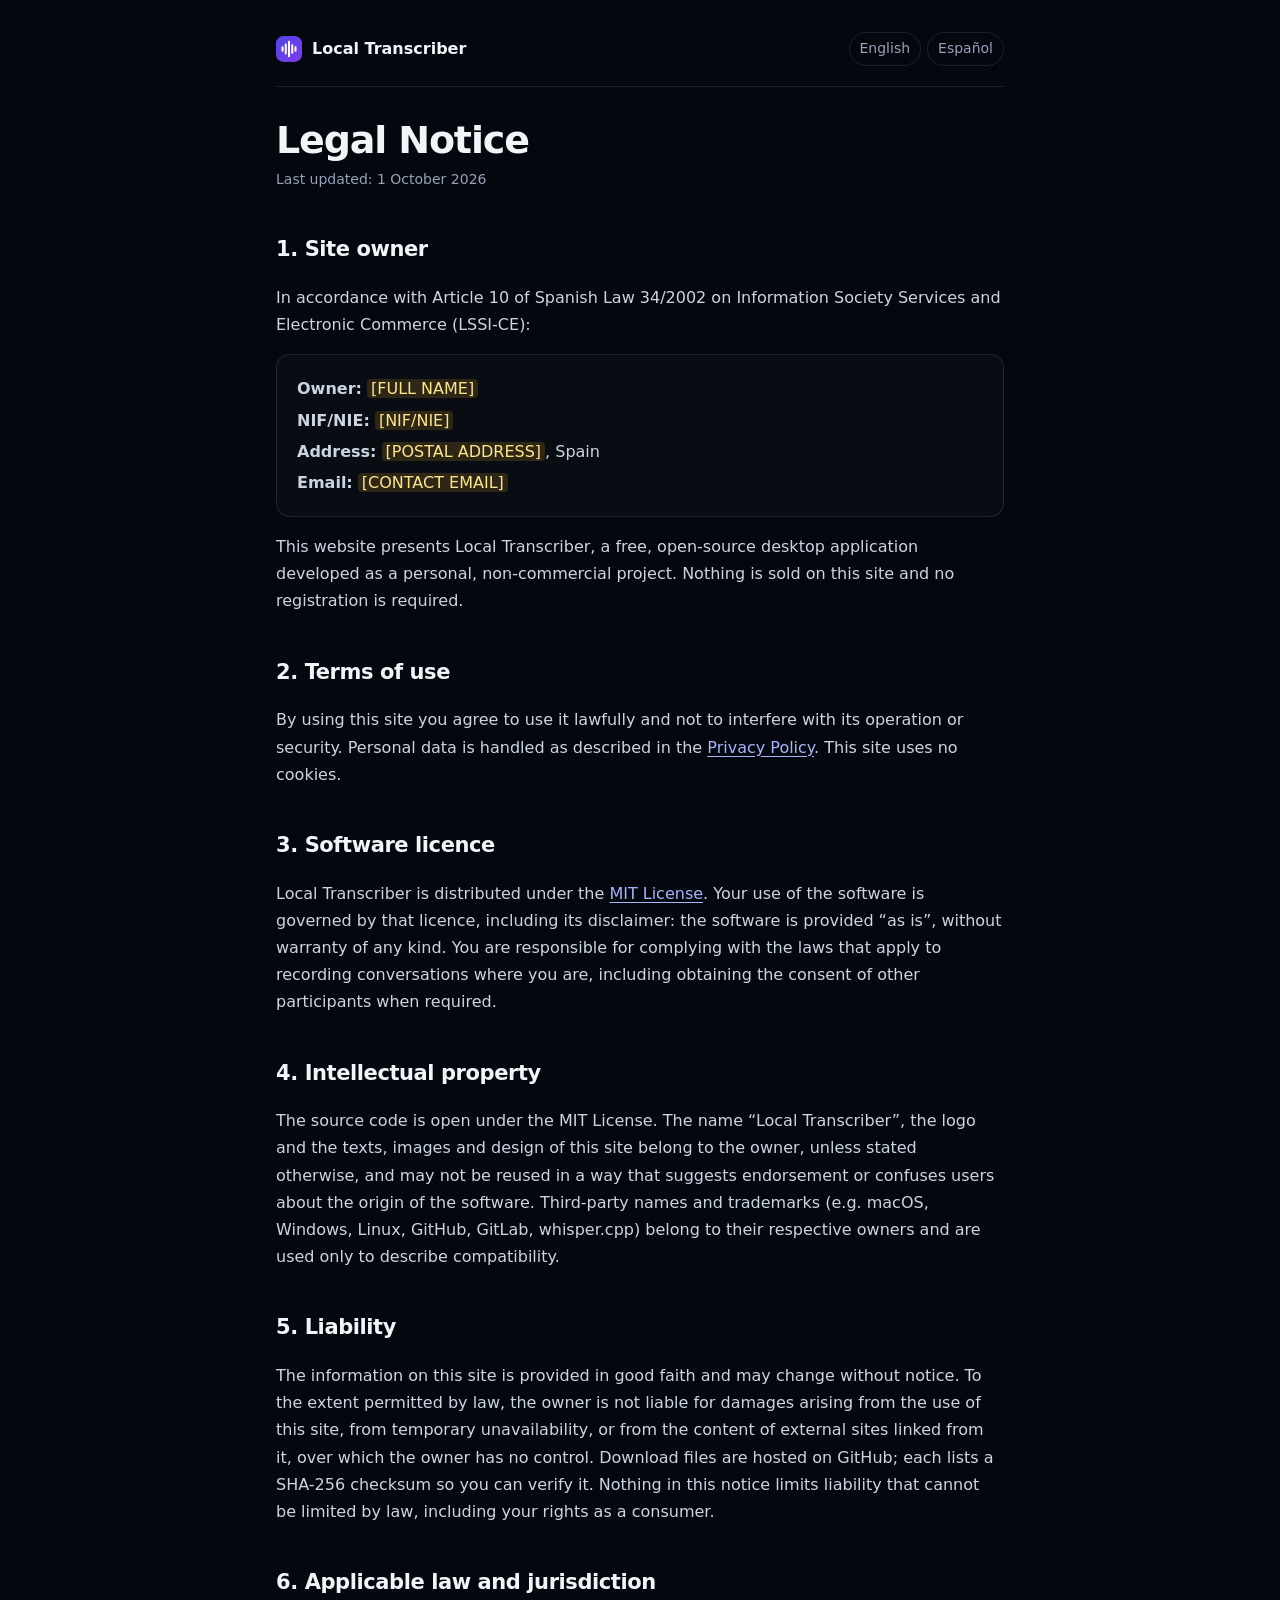
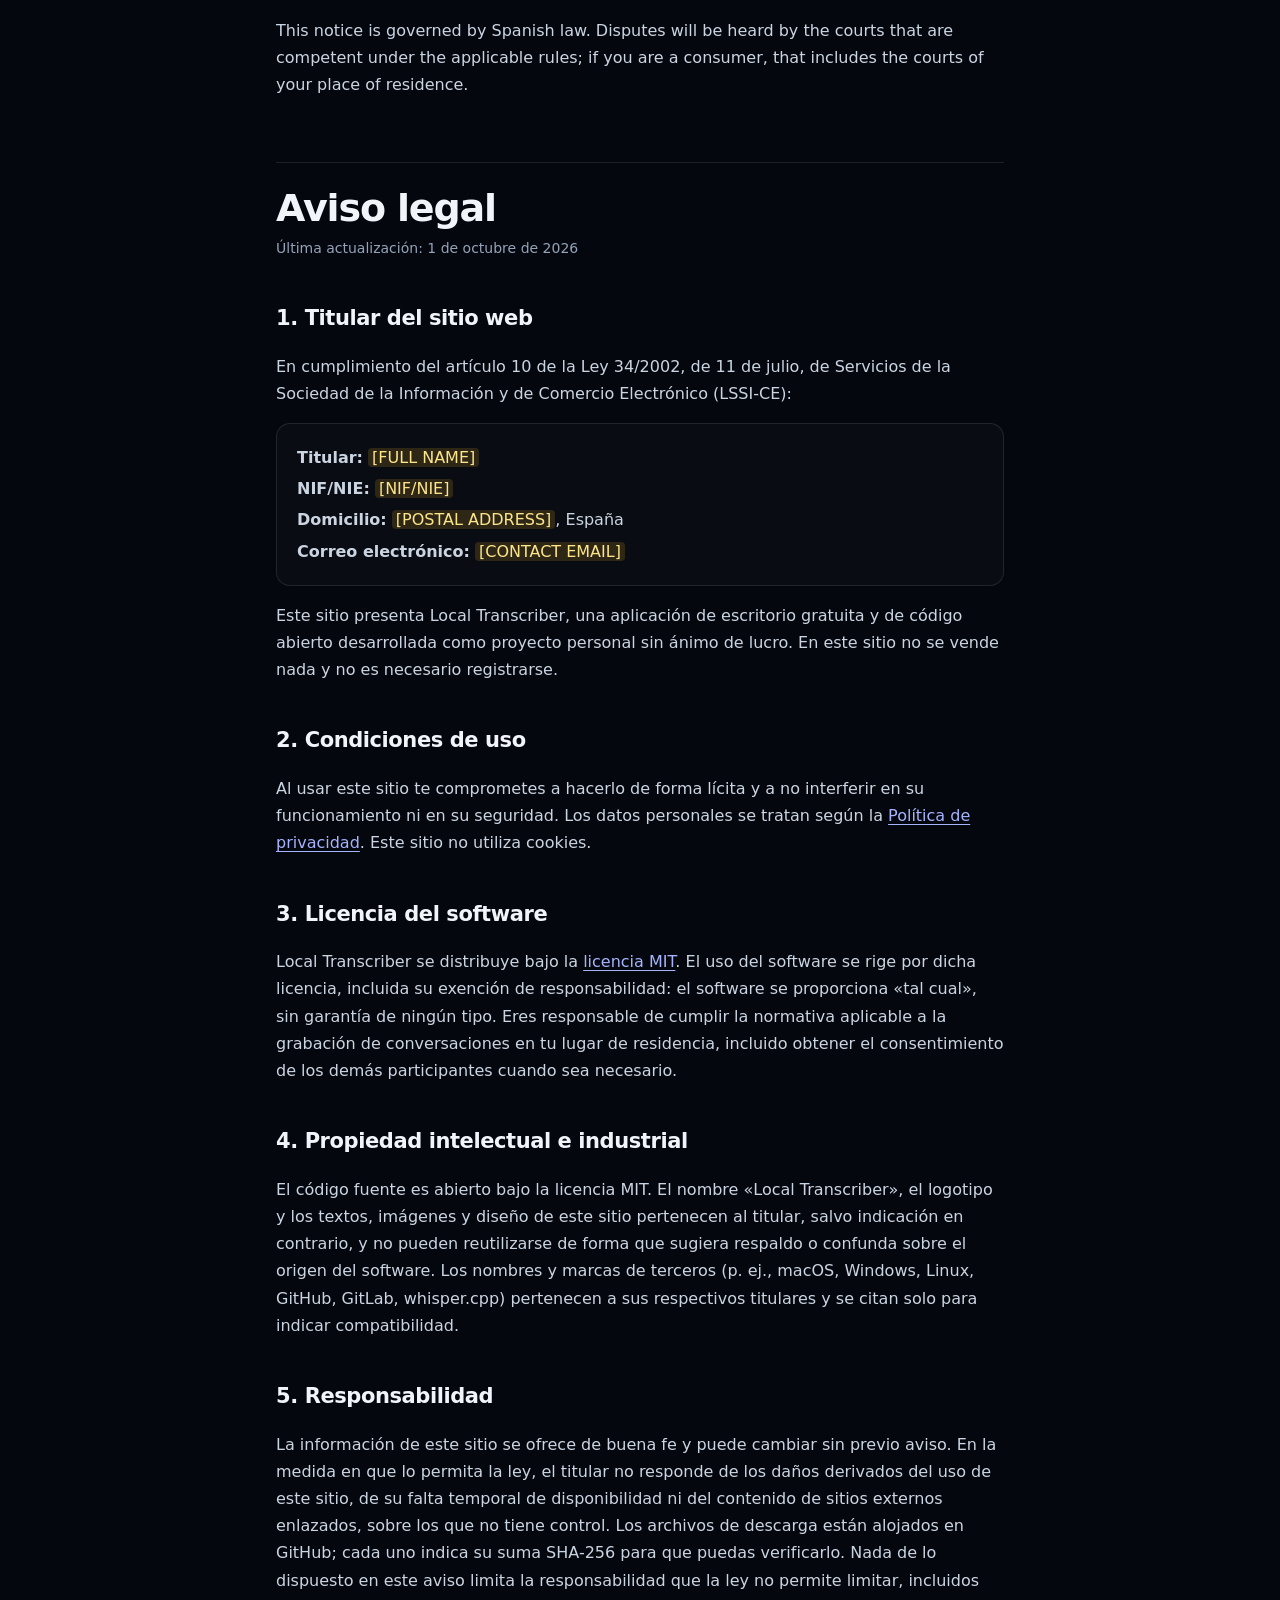
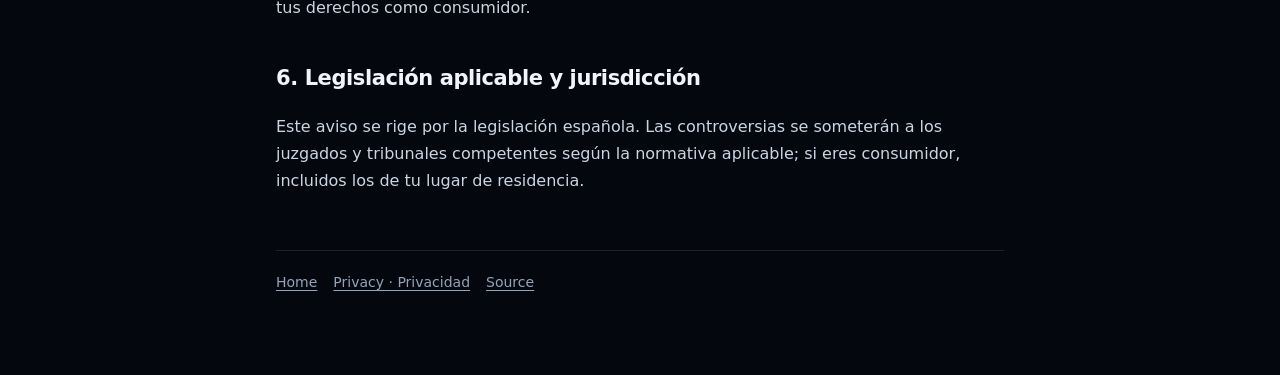
==== legal.html @ 3279d7b5 "Add privacy policy and legal notice (EN/ES); stop storing release list on device - privacy.html: GDP" ====
<!doctype html>
<html lang="en">
<head>
  <meta charset="utf-8">
  <meta name="viewport" content="width=device-width, initial-scale=1">
  <title>Legal Notice — Local Transcriber</title>
  <meta name="description" content="Legal notice (Aviso legal) for the Local Transcriber website: who runs it, licensing and liability.">
  <meta name="theme-color" content="#05070f">
  <link rel="icon" href="assets/logo.svg" type="image/svg+xml">
  <link rel="stylesheet" href="legal.css">
</head>
<body>
<div class="wrap">
  <header class="top">
    <a class="logo" href="/"><img src="assets/logo.svg" alt="">Local Transcriber</a>
    <nav class="lang" aria-label="Language"><a href="#en" lang="en">English</a><a href="#es" lang="es">Español</a></nav>
  </header>

<!-- ======================= ENGLISH ======================= -->
<article id="en" lang="en">
  <h1>Legal Notice</h1>
  <p class="updated">Last updated: 1 October 2026</p>

  <h2>1. Site owner</h2>
  <p>In accordance with Article 10 of Spanish Law 34/2002 on Information Society Services and Electronic Commerce (LSSI-CE):</p>
  <div class="card">
    <p><b>Owner:</b> <span class="todo">[FULL NAME]</span></p>
    <p><b>NIF/NIE:</b> <span class="todo">[NIF/NIE]</span></p>
    <p><b>Address:</b> <span class="todo">[POSTAL ADDRESS]</span>, Spain</p>
    <p><b>Email:</b> <span class="todo">[CONTACT EMAIL]</span></p>
  </div>
  <p>This website presents Local Transcriber, a free, open-source desktop application developed as a personal, non-commercial project. Nothing is sold on this site and no registration is required.</p>

  <h2>2. Terms of use</h2>
  <p>By using this site you agree to use it lawfully and not to interfere with its operation or security. Personal data is handled as described in the <a href="/privacy">Privacy Policy</a>. This site uses no cookies.</p>

  <h2>3. Software licence</h2>
  <p>Local Transcriber is distributed under the <a href="https://github.com/GrzeskoByte/local-transcript/blob/main/LICENSE" target="_blank" rel="noopener">MIT License</a>. Your use of the software is governed by that licence, including its disclaimer: the software is provided “as is”, without warranty of any kind. You are responsible for complying with the laws that apply to recording conversations where you are, including obtaining the consent of other participants when required.</p>

  <h2>4. Intellectual property</h2>
  <p>The source code is open under the MIT License. The name “Local Transcriber”, the logo and the texts, images and design of this site belong to the owner, unless stated otherwise, and may not be reused in a way that suggests endorsement or confuses users about the origin of the software. Third-party names and trademarks (e.g. macOS, Windows, Linux, GitHub, GitLab, whisper.cpp) belong to their respective owners and are used only to describe compatibility.</p>

  <h2>5. Liability</h2>
  <p>The information on this site is provided in good faith and may change without notice. To the extent permitted by law, the owner is not liable for damages arising from the use of this site, from temporary unavailability, or from the content of external sites linked from it, over which the owner has no control. Download files are hosted on GitHub; each lists a SHA-256 checksum so you can verify it. Nothing in this notice limits liability that cannot be limited by law, including your rights as a consumer.</p>

  <h2>6. Applicable law and jurisdiction</h2>
  <p>This notice is governed by Spanish law. Disputes will be heard by the courts that are competent under the applicable rules; if you are a consumer, that includes the courts of your place of residence.</p>
</article>

<hr>

<!-- ======================= ESPAÑOL ======================= -->
<article id="es" lang="es">
  <h1>Aviso legal</h1>
  <p class="updated">Última actualización: 1 de octubre de 2026</p>

  <h2>1. Titular del sitio web</h2>
  <p>En cumplimiento del artículo 10 de la Ley 34/2002, de 11 de julio, de Servicios de la Sociedad de la Información y de Comercio Electrónico (LSSI-CE):</p>
  <div class="card">
    <p><b>Titular:</b> <span class="todo">[FULL NAME]</span></p>
    <p><b>NIF/NIE:</b> <span class="todo">[NIF/NIE]</span></p>
    <p><b>Domicilio:</b> <span class="todo">[POSTAL ADDRESS]</span>, España</p>
    <p><b>Correo electrónico:</b> <span class="todo">[CONTACT EMAIL]</span></p>
  </div>
  <p>Este sitio presenta Local Transcriber, una aplicación de escritorio gratuita y de código abierto desarrollada como proyecto personal sin ánimo de lucro. En este sitio no se vende nada y no es necesario registrarse.</p>

  <h2>2. Condiciones de uso</h2>
  <p>Al usar este sitio te comprometes a hacerlo de forma lícita y a no interferir en su funcionamiento ni en su seguridad. Los datos personales se tratan según la <a href="/privacy#es">Política de privacidad</a>. Este sitio no utiliza cookies.</p>

  <h2>3. Licencia del software</h2>
  <p>Local Transcriber se distribuye bajo la <a href="https://github.com/GrzeskoByte/local-transcript/blob/main/LICENSE" target="_blank" rel="noopener">licencia MIT</a>. El uso del software se rige por dicha licencia, incluida su exención de responsabilidad: el software se proporciona «tal cual», sin garantía de ningún tipo. Eres responsable de cumplir la normativa aplicable a la grabación de conversaciones en tu lugar de residencia, incluido obtener el consentimiento de los demás participantes cuando sea necesario.</p>

  <h2>4. Propiedad intelectual e industrial</h2>
  <p>El código fuente es abierto bajo la licencia MIT. El nombre «Local Transcriber», el logotipo y los textos, imágenes y diseño de este sitio pertenecen al titular, salvo indicación en contrario, y no pueden reutilizarse de forma que sugiera respaldo o confunda sobre el origen del software. Los nombres y marcas de terceros (p. ej., macOS, Windows, Linux, GitHub, GitLab, whisper.cpp) pertenecen a sus respectivos titulares y se citan solo para indicar compatibilidad.</p>

  <h2>5. Responsabilidad</h2>
  <p>La información de este sitio se ofrece de buena fe y puede cambiar sin previo aviso. En la medida en que lo permita la ley, el titular no responde de los daños derivados del uso de este sitio, de su falta temporal de disponibilidad ni del contenido de sitios externos enlazados, sobre los que no tiene control. Los archivos de descarga están alojados en GitHub; cada uno indica su suma SHA-256 para que puedas verificarlo. Nada de lo dispuesto en este aviso limita la responsabilidad que la ley no permite limitar, incluidos tus derechos como consumidor.</p>

  <h2>6. Legislación aplicable y jurisdicción</h2>
  <p>Este aviso se rige por la legislación española. Las controversias se someterán a los juzgados y tribunales competentes según la normativa aplicable; si eres consumidor, incluidos los de tu lugar de residencia.</p>
</article>

  <footer>
    <a href="/">Home</a><a href="/privacy">Privacy · Privacidad</a><a href="https://github.com/GrzeskoByte/local-transcript" target="_blank" rel="noopener">Source</a>
  </footer>
</div>
</body>
</html>
---- legal.css ----
/* Shared styles for privacy.html and legal.html — plain reading pages. */
@font-face { font-family: Inter; src: url(assets/fonts/inter.woff2) format('woff2'); font-weight: 100 900; font-display: swap; }
:root { --bg: #05070f; --ink: #f1f5f9; --ink-2: #cbd5e1; --muted: #94a3b8; --line: rgb(255 255 255 / .1); --brand: #a5b4fc; --todo-bg: rgb(251 191 36 / .15); --todo-ink: #fde68a; }
* { box-sizing: border-box; }
html { -webkit-text-size-adjust: 100%; }
body { margin: 0; background: var(--bg); color: var(--ink-2); font: 16px/1.7 Inter, system-ui, -apple-system, "Segoe UI", sans-serif; }
.wrap { max-width: 760px; margin: 0 auto; padding: 32px 16px 80px; }
header.top { display: flex; align-items: center; justify-content: space-between; gap: 16px; flex-wrap: wrap; padding-bottom: 20px; border-bottom: 1px solid var(--line); margin-bottom: 32px; }
.logo { display: inline-flex; align-items: center; gap: 10px; color: var(--ink); font-weight: 750; text-decoration: none; }
.logo img { width: 26px; height: 26px; }
.lang { display: flex; gap: 6px; font-size: 14px; }
.lang a { color: var(--muted); text-decoration: none; padding: 4px 10px; border: 1px solid var(--line); border-radius: 999px; }
.lang a:hover { color: var(--ink); }
h1 { color: var(--ink); font-size: clamp(28px, 6vw, 38px); line-height: 1.15; letter-spacing: -.03em; margin: 0 0 6px; }
h2 { color: var(--ink); font-size: 21px; letter-spacing: -.02em; margin: 40px 0 8px; }
h3 { color: var(--ink); font-size: 17px; margin: 24px 0 4px; }
.updated { color: var(--muted); font-size: 14px; margin: 0 0 28px; }
a { color: var(--brand); text-underline-offset: 3px; overflow-wrap: anywhere; }
ul { padding-left: 22px; }
li { margin: 4px 0; }
table { width: 100%; border-collapse: collapse; font-size: 14.5px; margin: 12px 0; display: block; overflow-x: auto; }
th, td { text-align: left; vertical-align: top; padding: 10px 12px; border: 1px solid var(--line); }
th { color: var(--ink); font-weight: 650; background: rgb(255 255 255 / .03); }
.card { border: 1px solid var(--line); border-radius: 14px; padding: 16px 20px; background: rgb(255 255 255 / .025); }
.card p { margin: 4px 0; }
.todo { background: var(--todo-bg); color: var(--todo-ink); border-radius: 4px; padding: 0 4px; }
hr { border: 0; border-top: 1px solid var(--line); margin: 64px 0 24px; }
footer { margin-top: 56px; padding-top: 20px; border-top: 1px solid var(--line); font-size: 14px; color: var(--muted); display: flex; gap: 16px; flex-wrap: wrap; }
footer a { color: var(--muted); }
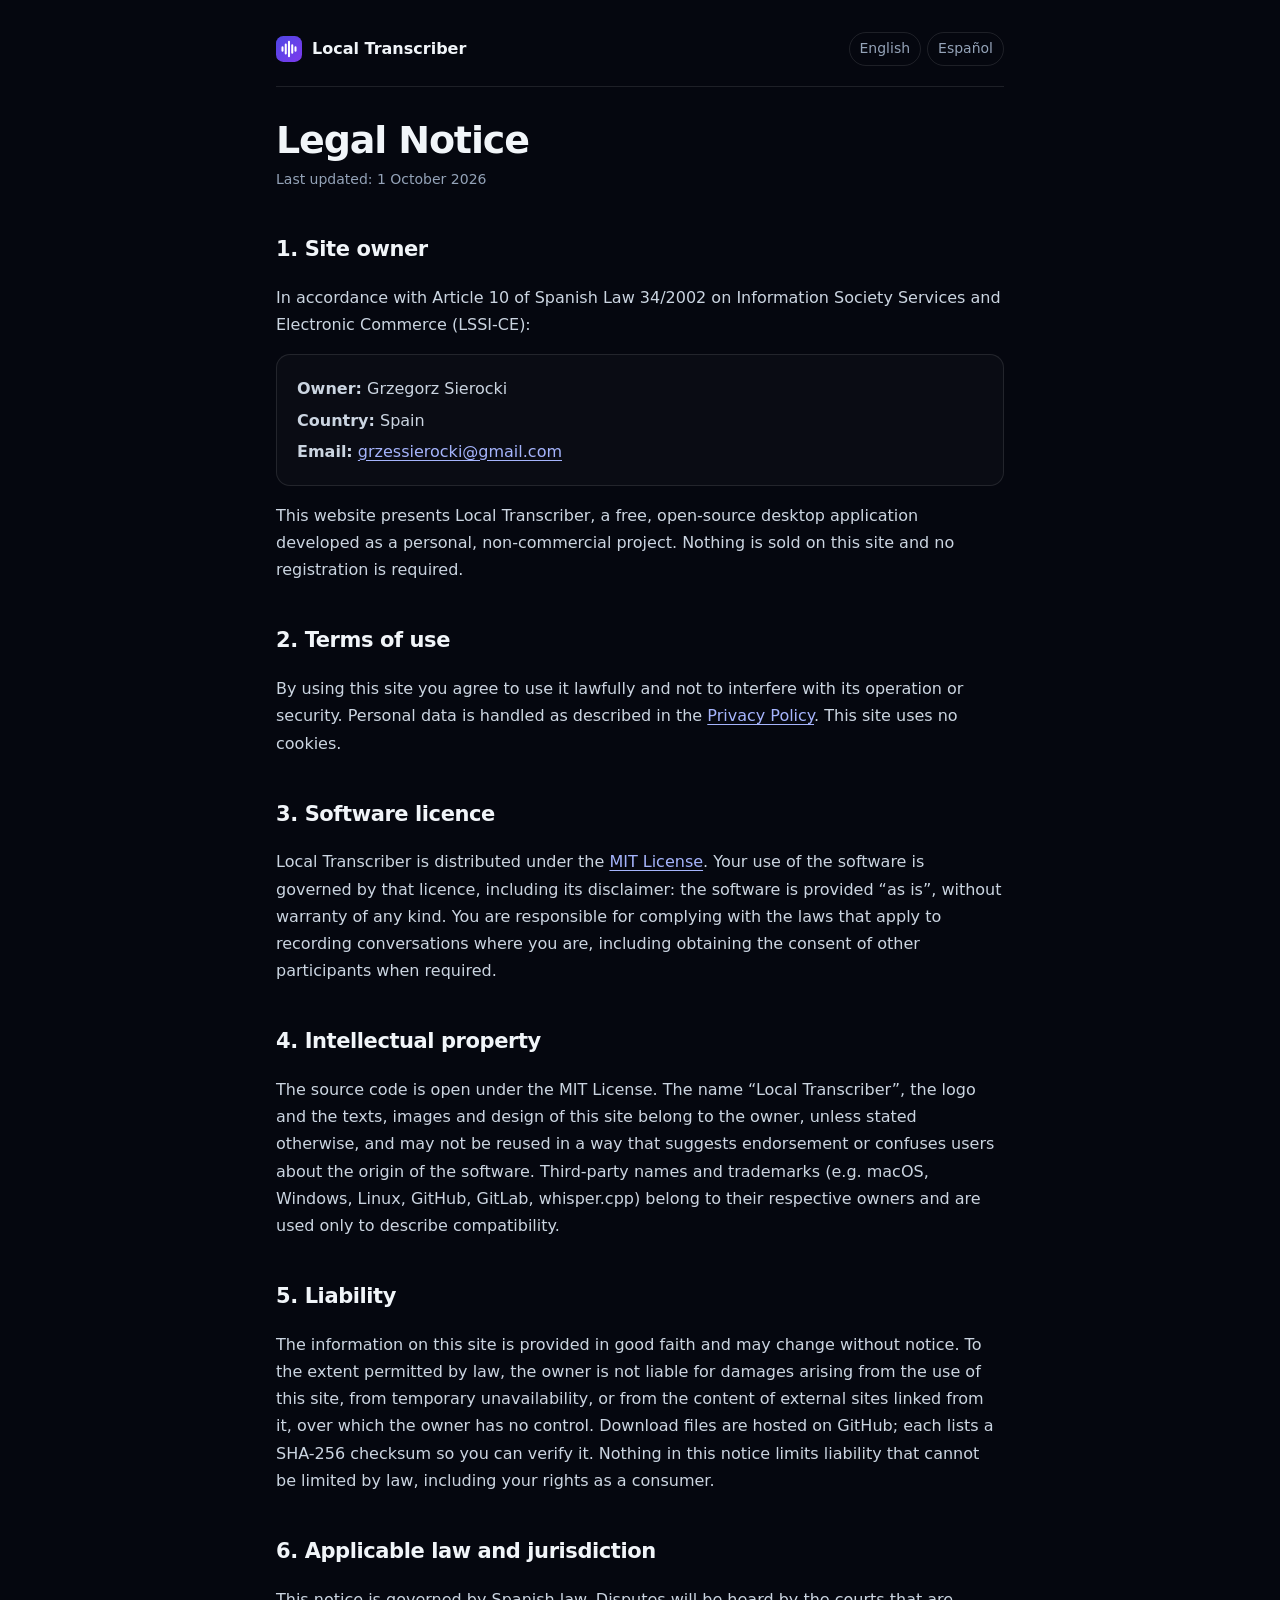
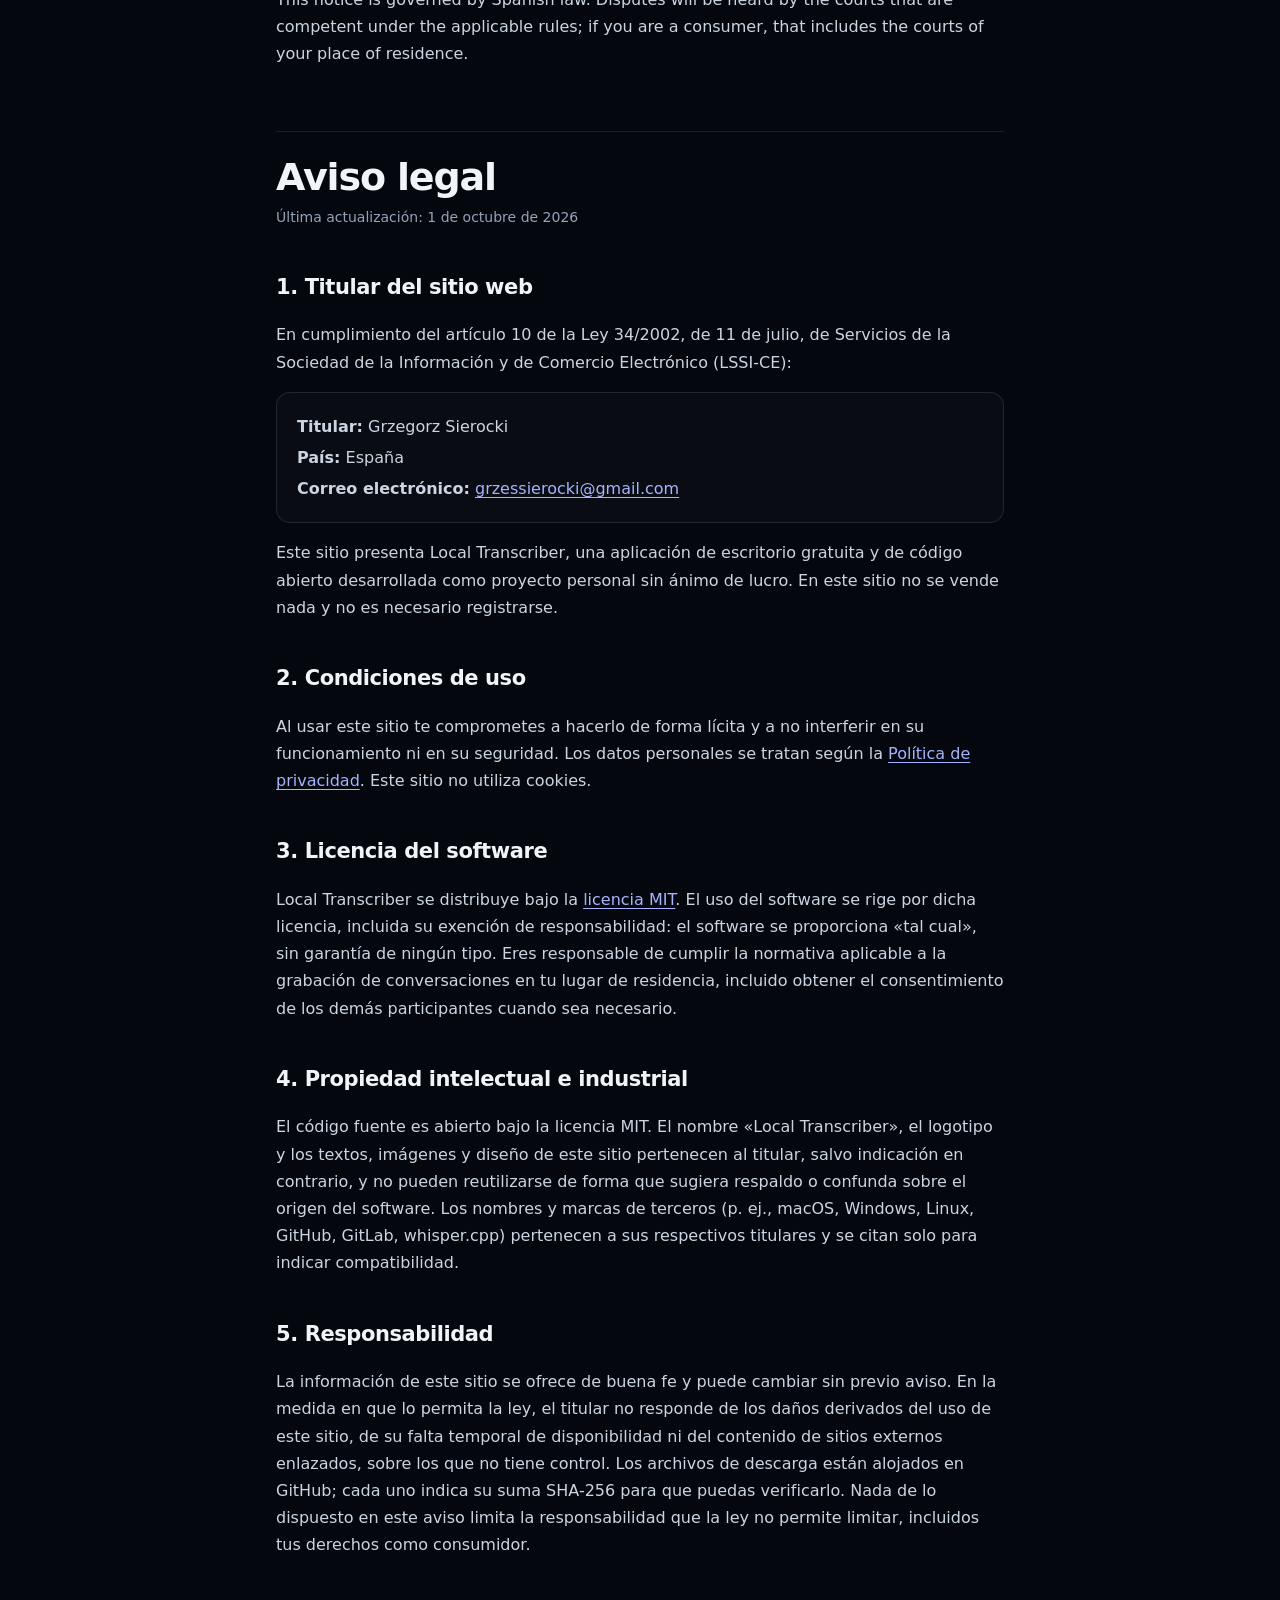
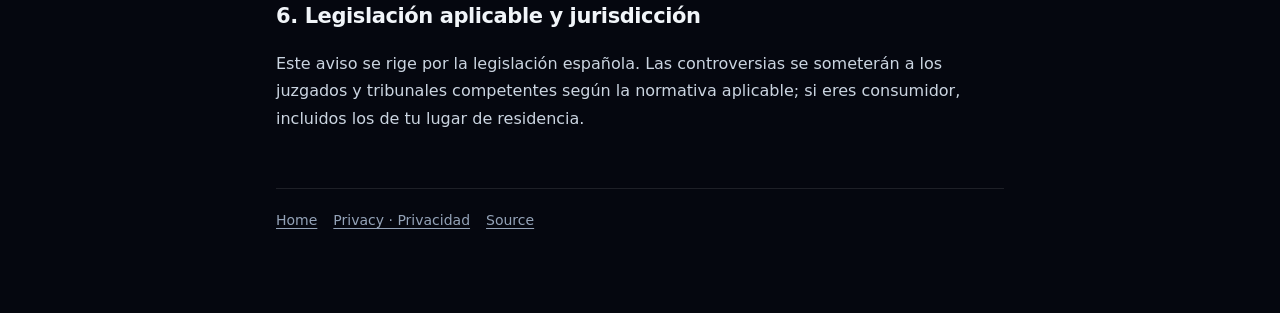
==== commit 1e0879f1: "Fill in owner details on legal pages Co-Authored-By: Claude Opus 5.5 <noreply@anthropic.com> Claude-" ====
--- a/legal.html
+++ b/legal.html
@@ -24,10 +24,9 @@
   <h2>1. Site owner</h2>
   <p>In accordance with Article 10 of Spanish Law 34/2002 on Information Society Services and Electronic Commerce (LSSI-CE):</p>
   <div class="card">
-    <p><b>Owner:</b> <span class="todo">[FULL NAME]</span></p>
-    <p><b>NIF/NIE:</b> <span class="todo">[NIF/NIE]</span></p>
-    <p><b>Address:</b> <span class="todo">[POSTAL ADDRESS]</span>, Spain</p>
-    <p><b>Email:</b> <span class="todo">[CONTACT EMAIL]</span></p>
+    <p><b>Owner:</b> Grzegorz Sierocki</p>
+    <p><b>Country:</b> Spain</p>
+    <p><b>Email:</b> <a href="mailto:grzessierocki@gmail.com">grzessierocki@gmail.com</a></p>
   </div>
   <p>This website presents Local Transcriber, a free, open-source desktop application developed as a personal, non-commercial project. Nothing is sold on this site and no registration is required.</p>
 
@@ -57,10 +56,9 @@
   <h2>1. Titular del sitio web</h2>
   <p>En cumplimiento del artículo 10 de la Ley 34/2002, de 11 de julio, de Servicios de la Sociedad de la Información y de Comercio Electrónico (LSSI-CE):</p>
   <div class="card">
-    <p><b>Titular:</b> <span class="todo">[FULL NAME]</span></p>
-    <p><b>NIF/NIE:</b> <span class="todo">[NIF/NIE]</span></p>
-    <p><b>Domicilio:</b> <span class="todo">[POSTAL ADDRESS]</span>, España</p>
-    <p><b>Correo electrónico:</b> <span class="todo">[CONTACT EMAIL]</span></p>
+    <p><b>Titular:</b> Grzegorz Sierocki</p>
+    <p><b>País:</b> España</p>
+    <p><b>Correo electrónico:</b> <a href="mailto:grzessierocki@gmail.com">grzessierocki@gmail.com</a></p>
   </div>
   <p>Este sitio presenta Local Transcriber, una aplicación de escritorio gratuita y de código abierto desarrollada como proyecto personal sin ánimo de lucro. En este sitio no se vende nada y no es necesario registrarse.</p>
 
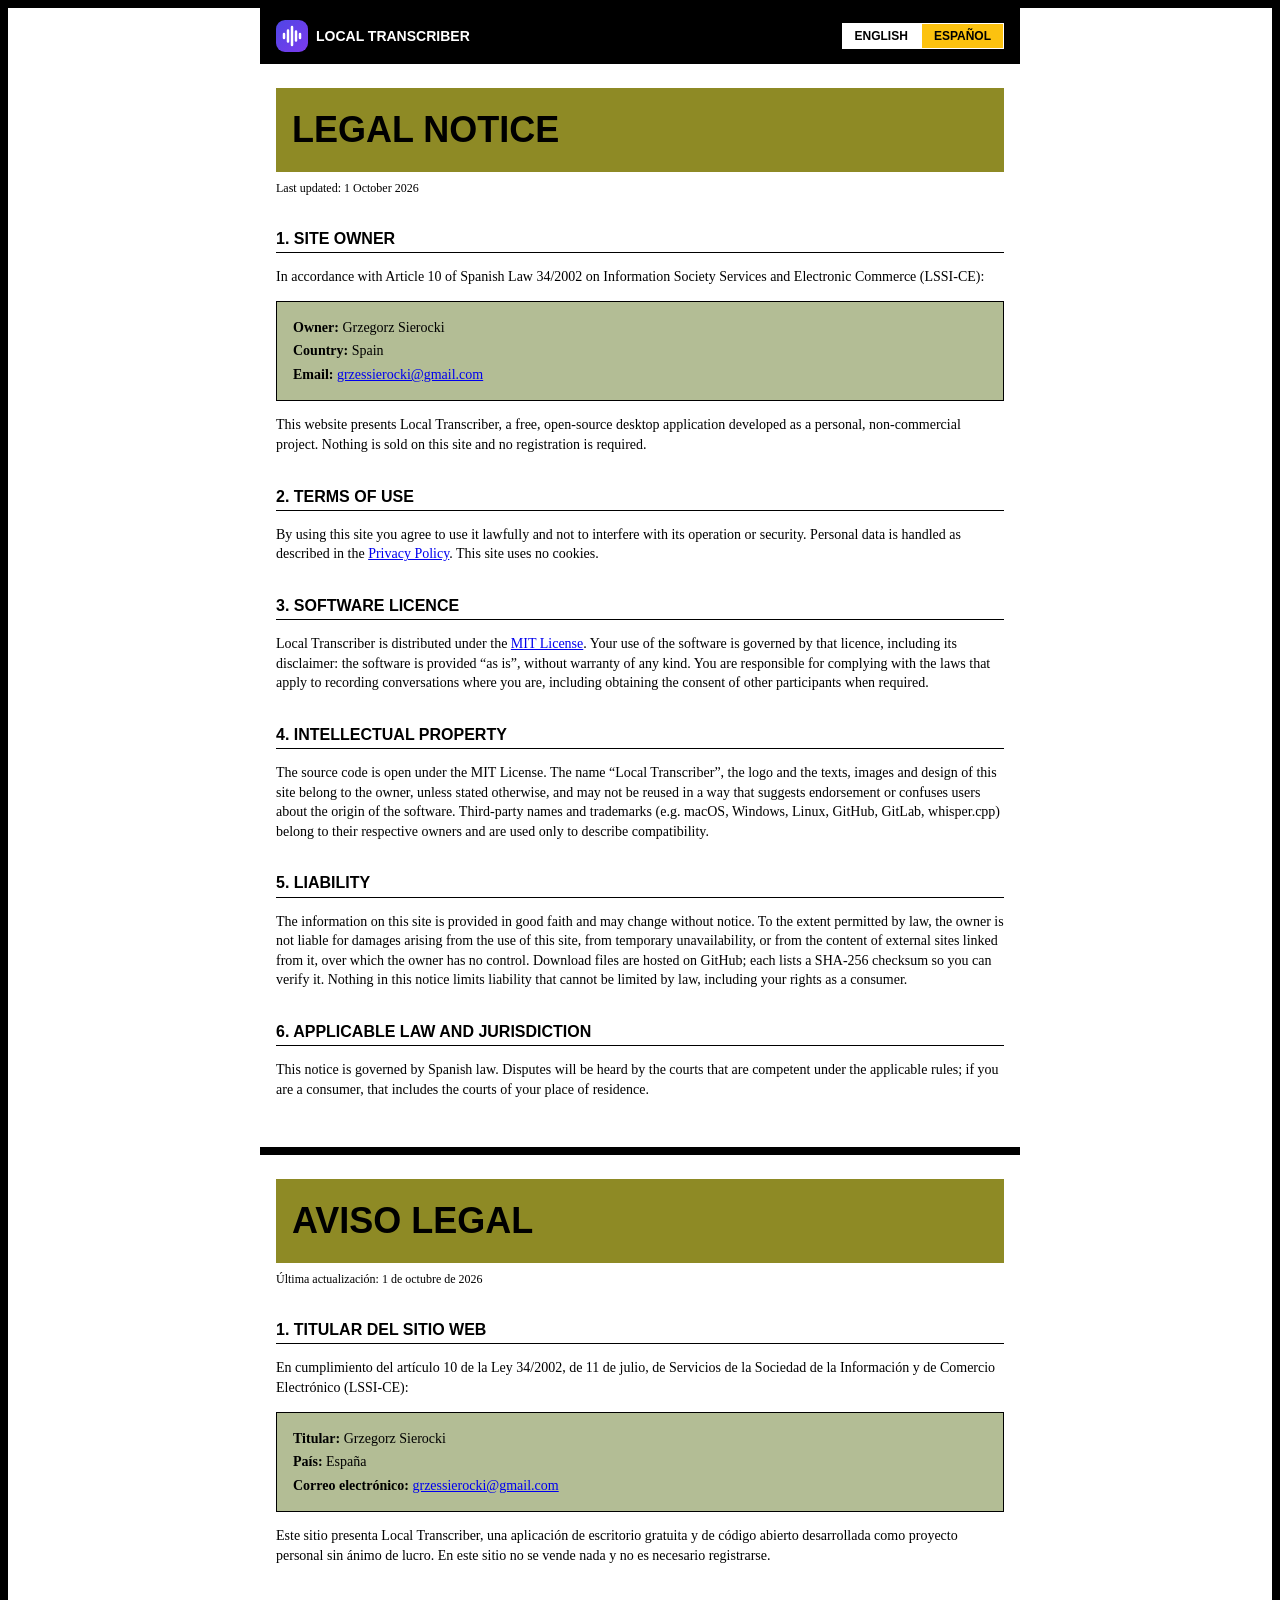
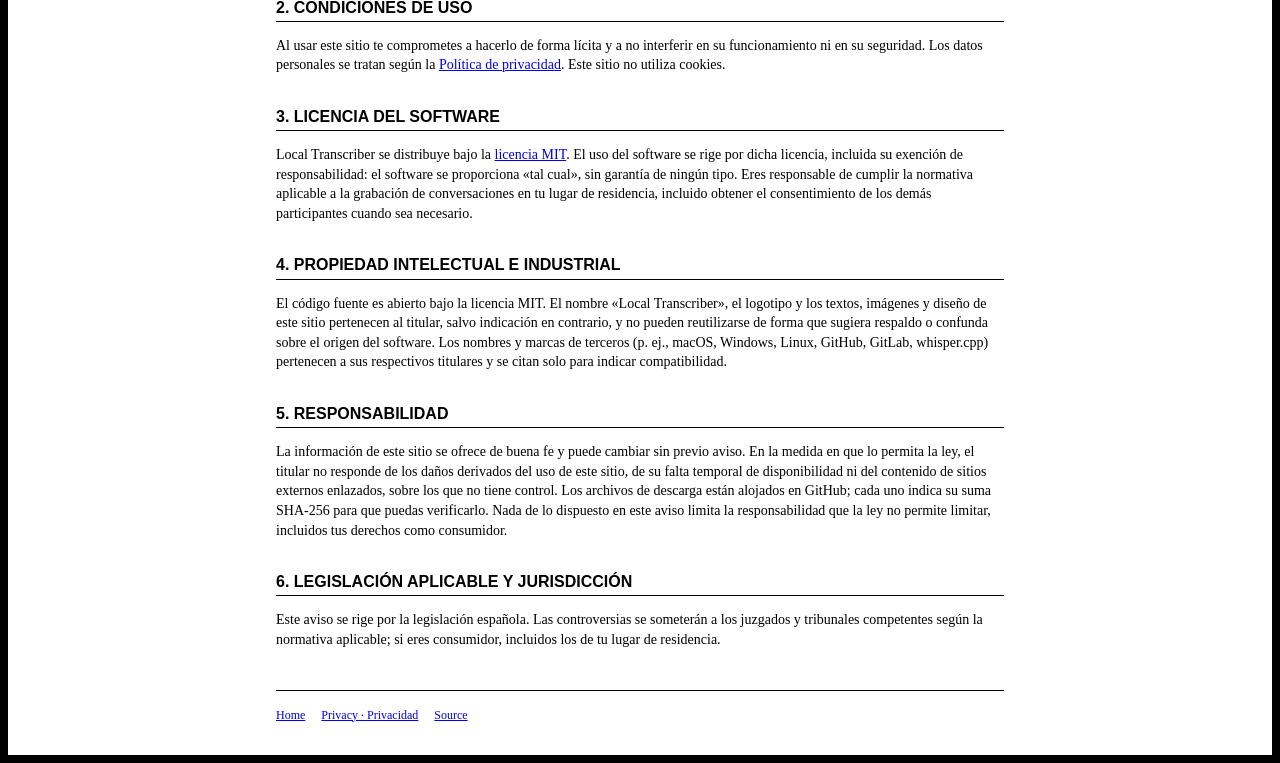
==== commit bc3b3a41: "Merge origin/main into the DESIGN.md redesign Carries the upstream copy (updates, calendars, update-" ====
--- a/legal.html
+++ b/legal.html
@@ -5,7 +5,7 @@
   <meta name="viewport" content="width=device-width, initial-scale=1">
   <title>Legal Notice — Local Transcriber</title>
   <meta name="description" content="Legal notice (Aviso legal) for the Local Transcriber website: who runs it, licensing and liability.">
-  <meta name="theme-color" content="#05070f">
+  <meta name="theme-color" content="#000000">
   <link rel="icon" href="assets/logo.svg" type="image/svg+xml">
   <link rel="stylesheet" href="legal.css">
 </head>
--- a/legal.css
+++ b/legal.css
@@ -1,29 +1,39 @@
-/* Shared styles for privacy.html and legal.html — plain reading pages. */
-@font-face { font-family: Inter; src: url(assets/fonts/inter.woff2) format('woff2'); font-weight: 100 900; font-display: swap; }
-:root { --bg: #05070f; --ink: #f1f5f9; --ink-2: #cbd5e1; --muted: #94a3b8; --line: rgb(255 255 255 / .1); --brand: #a5b4fc; --todo-bg: rgb(251 191 36 / .15); --todo-ink: #fde68a; }
+/* Shared styles for privacy.html and legal.html — plain reading pages in the DESIGN.md style. */
+:root {
+  --primary: #e91d2a; --canvas: #ffffff; --ink: #000000; --frame-ink: #000000;
+  --yellow-sticker: #fcc20f; --link: #0000ee; --tint-sage: #b3bd95; --tint-olive: #8e8a25;
+  --f-display: "Arial Black", "Arial Bold", Gadget, Helvetica, Arial, system-ui, sans-serif;
+  --f-sans: Helvetica, Arial, system-ui, sans-serif;
+  --f-serif: "Times New Roman", Times, serif;
+  --frame: 8px;
+}
 * { box-sizing: border-box; }
 html { -webkit-text-size-adjust: 100%; }
-body { margin: 0; background: var(--bg); color: var(--ink-2); font: 16px/1.7 Inter, system-ui, -apple-system, "Segoe UI", sans-serif; }
-.wrap { max-width: 760px; margin: 0 auto; padding: 32px 16px 80px; }
-header.top { display: flex; align-items: center; justify-content: space-between; gap: 16px; flex-wrap: wrap; padding-bottom: 20px; border-bottom: 1px solid var(--line); margin-bottom: 32px; }
-.logo { display: inline-flex; align-items: center; gap: 10px; color: var(--ink); font-weight: 750; text-decoration: none; }
-.logo img { width: 26px; height: 26px; }
-.lang { display: flex; gap: 6px; font-size: 14px; }
-.lang a { color: var(--muted); text-decoration: none; padding: 4px 10px; border: 1px solid var(--line); border-radius: 999px; }
-.lang a:hover { color: var(--ink); }
-h1 { color: var(--ink); font-size: clamp(28px, 6vw, 38px); line-height: 1.15; letter-spacing: -.03em; margin: 0 0 6px; }
-h2 { color: var(--ink); font-size: 21px; letter-spacing: -.02em; margin: 40px 0 8px; }
-h3 { color: var(--ink); font-size: 17px; margin: 24px 0 4px; }
-.updated { color: var(--muted); font-size: 14px; margin: 0 0 28px; }
-a { color: var(--brand); text-underline-offset: 3px; overflow-wrap: anywhere; }
+body { margin: 0; background: var(--frame-ink); padding: var(--frame); color: var(--ink); font: 400 14px/1.4 var(--f-serif); }
+.wrap { background: var(--canvas); min-height: calc(100vh - 2 * var(--frame)); padding: 0 max(16px, calc((100% - 728px) / 2)) 32px; }
+header.top { display: flex; align-items: center; justify-content: space-between; gap: 16px; flex-wrap: wrap; background: var(--frame-ink); color: var(--canvas); margin: 0 -16px 24px; padding: 12px 16px; }
+.logo { display: inline-flex; align-items: center; gap: 8px; color: var(--canvas); font: 900 14px/1 var(--f-display); text-transform: uppercase; text-decoration: none; }
+.logo img { width: 32px; height: 32px; }
+.lang { display: flex; }
+.lang a { background: var(--canvas); color: var(--ink); border: 1px solid var(--canvas); font: 700 12px/1 var(--f-sans); text-transform: uppercase; text-decoration: none; padding: 6px 12px; }
+.lang a + a { background: var(--yellow-sticker); }
+h1 { background: var(--tint-olive); font: 900 36px/1 var(--f-display); text-transform: uppercase; padding: 24px 16px; margin: 0 0 8px; overflow-wrap: anywhere; }
+h2 { font: 700 16px/1.2 var(--f-sans); text-transform: uppercase; border-bottom: 1px solid var(--frame-ink); padding-bottom: 4px; margin: 32px 0 8px; }
+h3 { font: 700 14px/1.2 var(--f-sans); text-transform: uppercase; margin: 20px 0 4px; }
+.updated { font-size: 12px; margin: 0 0 24px; }
+a { color: var(--link); overflow-wrap: anywhere; }
+a:visited { color: var(--link); }
+:focus-visible { outline: 2px dotted var(--ink); outline-offset: 2px; }
+header.top :focus-visible { outline-color: var(--canvas); }
 ul { padding-left: 22px; }
 li { margin: 4px 0; }
-table { width: 100%; border-collapse: collapse; font-size: 14.5px; margin: 12px 0; display: block; overflow-x: auto; }
-th, td { text-align: left; vertical-align: top; padding: 10px 12px; border: 1px solid var(--line); }
-th { color: var(--ink); font-weight: 650; background: rgb(255 255 255 / .03); }
-.card { border: 1px solid var(--line); border-radius: 14px; padding: 16px 20px; background: rgb(255 255 255 / .025); }
+table { width: 100%; border-collapse: collapse; font-size: 12px; margin: 12px 0; display: block; overflow-x: auto; border: 1px solid var(--frame-ink); }
+th, td { text-align: left; vertical-align: top; padding: 6px 12px; border: 1px solid var(--frame-ink); }
+th { font: 700 11px/1.35 var(--f-serif); text-transform: uppercase; }
+.card { border: 1px solid var(--frame-ink); background: var(--tint-sage); padding: 12px 16px; }
 .card p { margin: 4px 0; }
-.todo { background: var(--todo-bg); color: var(--todo-ink); border-radius: 4px; padding: 0 4px; }
-hr { border: 0; border-top: 1px solid var(--line); margin: 64px 0 24px; }
-footer { margin-top: 56px; padding-top: 20px; border-top: 1px solid var(--line); font-size: 14px; color: var(--muted); display: flex; gap: 16px; flex-wrap: wrap; }
-footer a { color: var(--muted); }
+.todo { background: var(--yellow-sticker); color: var(--ink); padding: 0 4px; }
+hr { border: 0; border-top: 8px solid var(--frame-ink); margin: 48px -16px 24px; }
+footer { margin-top: 40px; padding-top: 16px; border-top: 1px solid var(--frame-ink); font-size: 12px; display: flex; gap: 16px; flex-wrap: wrap; }
+@media (max-width: 768px) { :root { --frame: 4px; } }
+@media (max-width: 480px) { :root { --frame: 2px; } h1 { font-size: 26px; padding: 16px 12px; } }
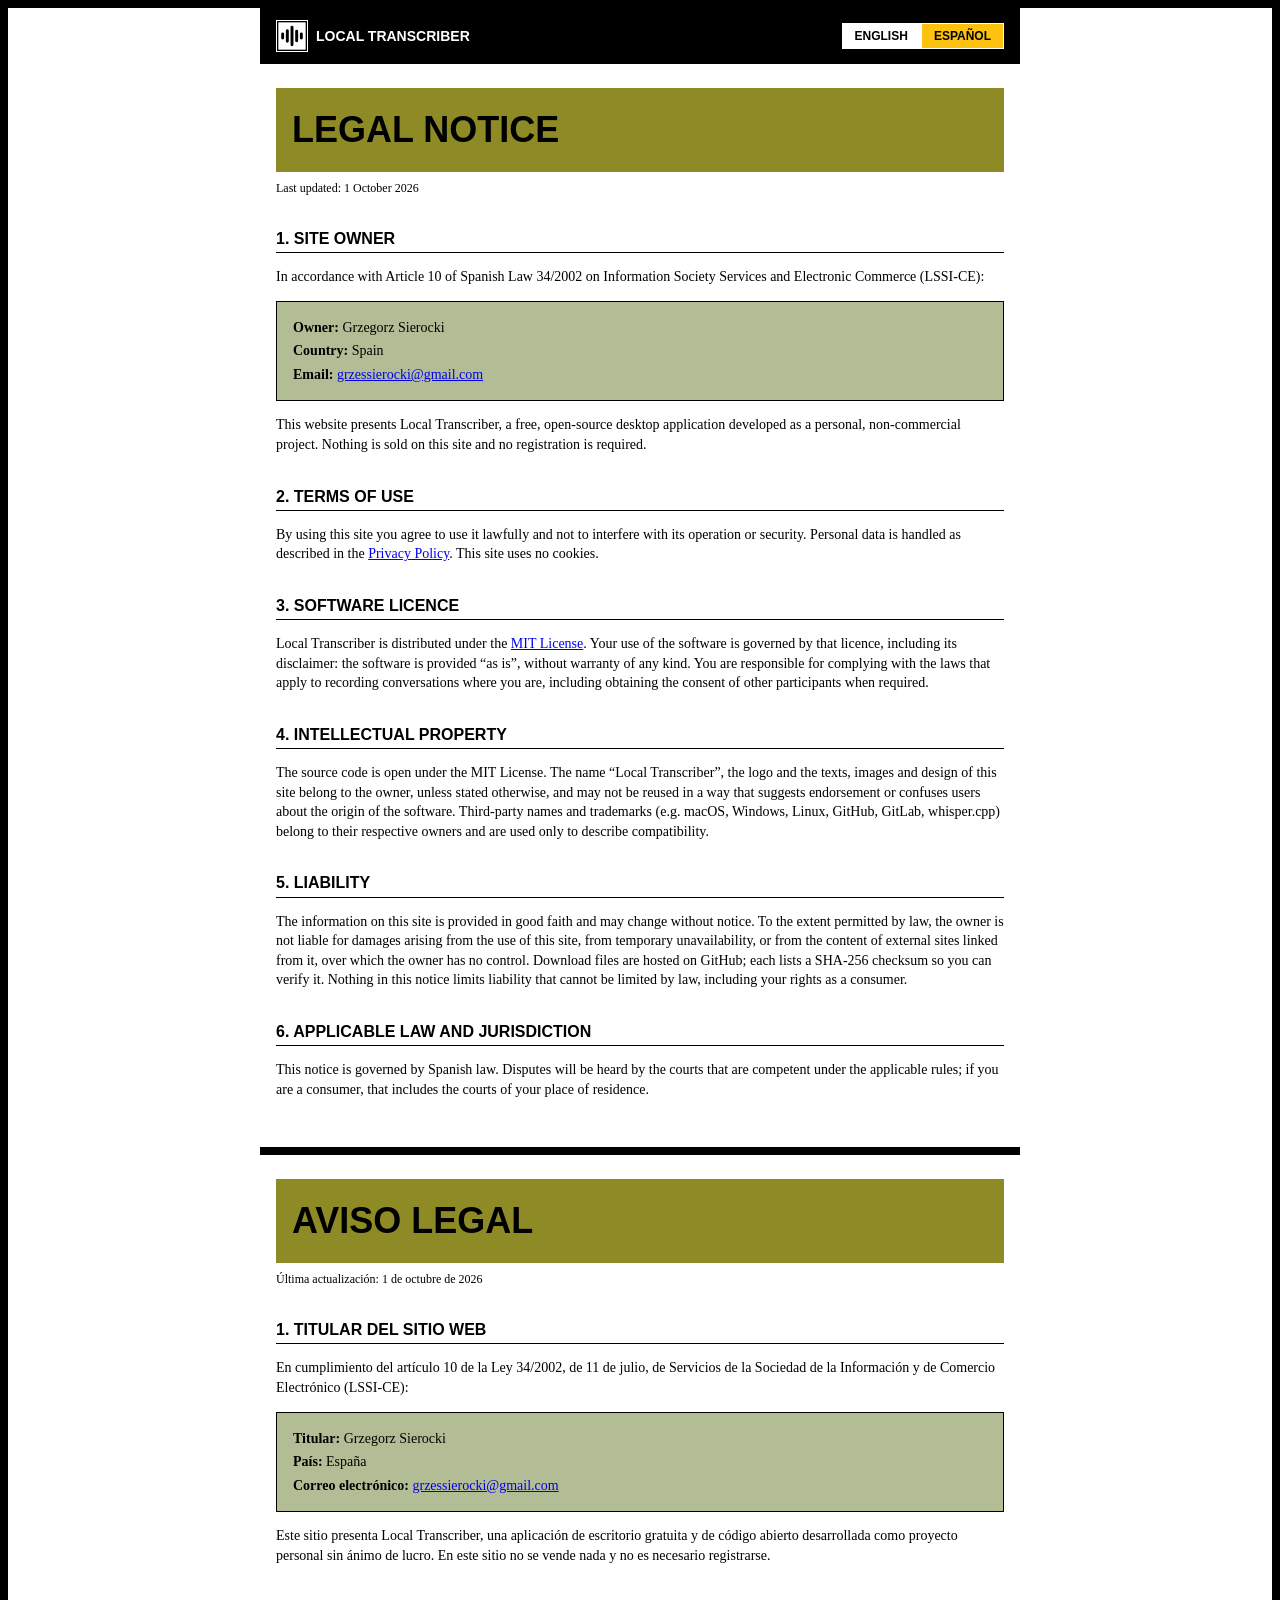
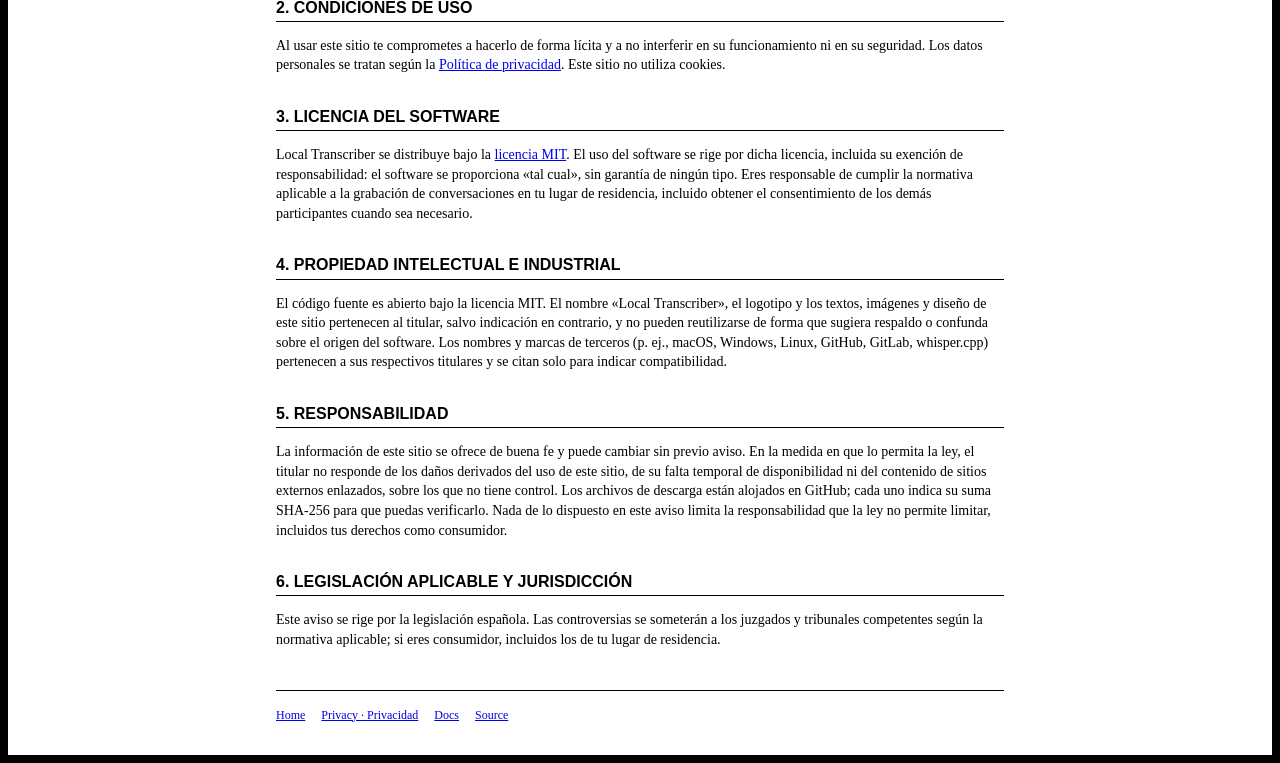
==== commit 8829ed0b: "Match logo and link preview to the current design; link the docs wiki - logo.svg: flat white tile wi" ====
--- a/legal.html
+++ b/legal.html
@@ -6,13 +6,13 @@
   <title>Legal Notice — Local Transcriber</title>
   <meta name="description" content="Legal notice (Aviso legal) for the Local Transcriber website: who runs it, licensing and liability.">
   <meta name="theme-color" content="#000000">
-  <link rel="icon" href="assets/logo.svg" type="image/svg+xml">
+  <link rel="icon" href="assets/logo.svg?v=2" type="image/svg+xml">
   <link rel="stylesheet" href="legal.css">
 </head>
 <body>
 <div class="wrap">
   <header class="top">
-    <a class="logo" href="/"><img src="assets/logo.svg" alt="">Local Transcriber</a>
+    <a class="logo" href="/"><img src="assets/logo.svg?v=2" alt="">Local Transcriber</a>
     <nav class="lang" aria-label="Language"><a href="#en" lang="en">English</a><a href="#es" lang="es">Español</a></nav>
   </header>
 
@@ -79,7 +79,7 @@
 </article>
 
   <footer>
-    <a href="/">Home</a><a href="/privacy">Privacy · Privacidad</a><a href="https://github.com/GrzeskoByte/local-transcript" target="_blank" rel="noopener">Source</a>
+    <a href="/">Home</a><a href="/privacy">Privacy · Privacidad</a><a href="https://github.com/GrzeskoByte/local-transcript-landing/wiki" target="_blank" rel="noopener">Docs</a><a href="https://github.com/GrzeskoByte/local-transcript" target="_blank" rel="noopener">Source</a>
   </footer>
 </div>
 </body>
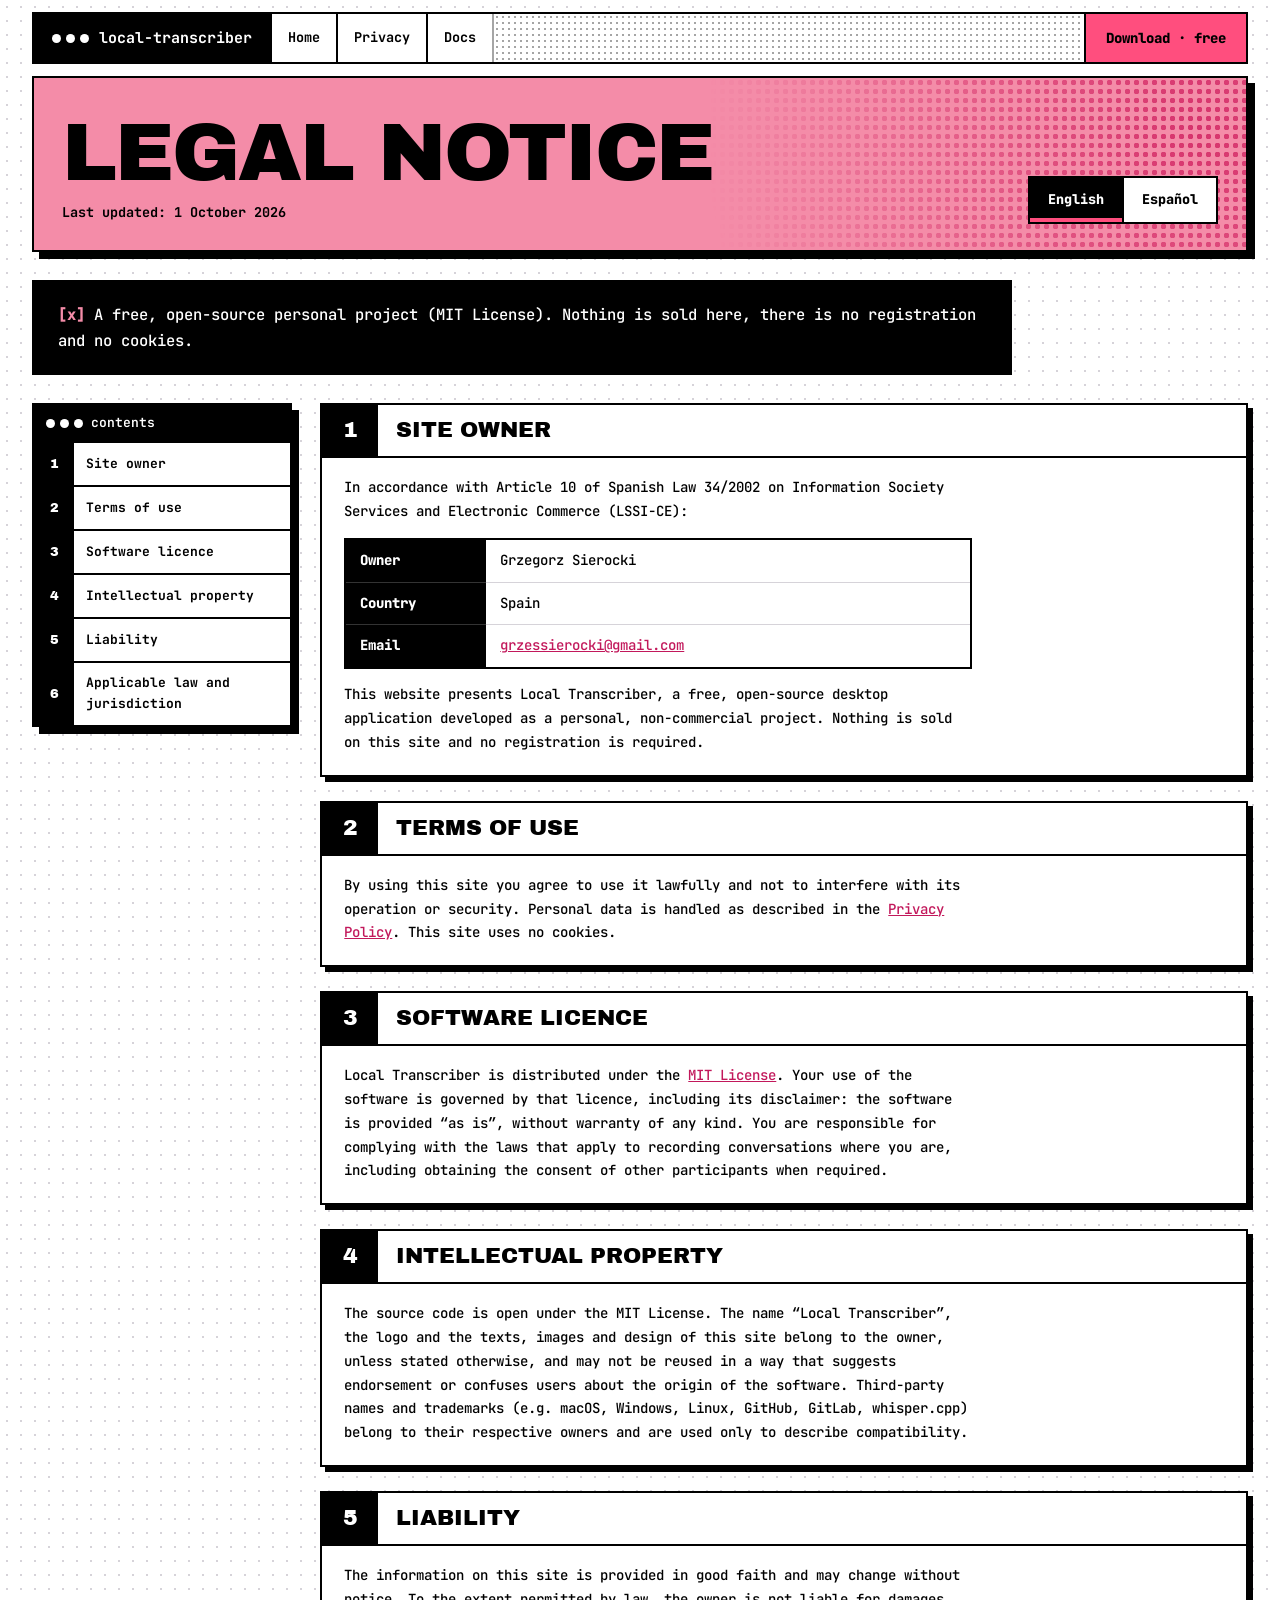
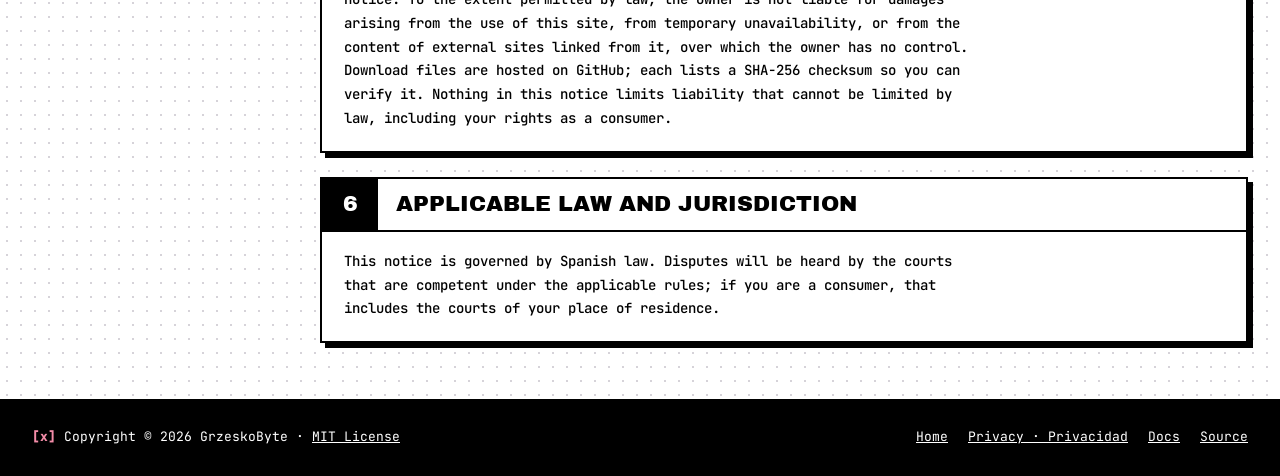
==== commit 8e43898e: "Redesign the site in the Halftone Window style Port the landing, privacy and legal pages to the Half" ====
--- a/legal.html
+++ b/legal.html
@@ -6,81 +6,124 @@
   <title>Legal Notice — Local Transcriber</title>
   <meta name="description" content="Legal notice (Aviso legal) for the Local Transcriber website: who runs it, licensing and liability.">
   <meta name="theme-color" content="#000000">
-  <link rel="icon" href="assets/logo.svg?v=2" type="image/svg+xml">
+  <link rel="icon" href="assets/logo.svg?v=3" type="image/svg+xml">
+  <link rel="canonical" href="https://transcript.sierock.com/legal">
+  <link rel="stylesheet" href="styles.css">
   <link rel="stylesheet" href="legal.css">
 </head>
 <body>
-<div class="wrap">
-  <header class="top">
-    <a class="logo" href="/"><img src="assets/logo.svg?v=2" alt="">Local Transcriber</a>
-    <nav class="lang" aria-label="Language"><a href="#en" lang="en">English</a><a href="#es" lang="es">Español</a></nav>
-  </header>
+<a class="skip" href="#main">Skip to content</a>
+<header class="nav">
+  <nav class="navwin" aria-label="Main">
+    <a class="brand" href="/"><span class="dots" aria-hidden="true"><i></i><i></i><i></i></span>local-transcriber</a>
+    <a class="nl" href="/">Home</a>
+    <a class="nl" href="/privacy">Privacy</a>
+    <a class="nl" href="https://github.com/GrzeskoByte/local-transcript-landing/wiki" target="_blank" rel="noopener">Docs</a>
+    <span class="topbar-fill" aria-hidden="true"></span>
+    <a class="ncta" href="/#download">Download · free</a>
+  </nav>
+</header>
 
+<main id="main" class="wrap legal">
 <!-- ======================= ENGLISH ======================= -->
 <article id="en" lang="en">
-  <h1>Legal Notice</h1>
-  <p class="updated">Last updated: 1 October 2026</p>
-
-  <h2>1. Site owner</h2>
-  <p>In accordance with Article 10 of Spanish Law 34/2002 on Information Society Services and Electronic Commerce (LSSI-CE):</p>
-  <div class="card">
-    <p><b>Owner:</b> Grzegorz Sierocki</p>
-    <p><b>Country:</b> Spain</p>
-    <p><b>Email:</b> <a href="mailto:grzessierocki@gmail.com">grzessierocki@gmail.com</a></p>
+  <section class="head" aria-label="Page title">
+    <div class="ht" aria-hidden="true"></div>
+    <div>
+      <h1>Legal Notice</h1>
+      <p class="updated">Last updated: 1 October 2026</p>
+    </div>
+    <div class="lang" role="group" aria-label="Language"><button data-lang="en" lang="en" aria-pressed="true">English</button><button data-lang="es" lang="es" aria-pressed="false">Español</button></div>
+  </section>
+  <section class="short" aria-label="Summary"><p><span class="mark">[x] </span>A free, open-source personal project (MIT License). Nothing is sold here, there is no registration and no cookies.</p></section>
+  <div class="cols">
+    <nav class="win toc sh-lg" aria-label="Sections">
+      <div class="bar"><span class="dots" aria-hidden="true"><i></i><i></i><i></i></span><span class="t">contents</span></div>
+      <a href="#en-1"><b class="tn">1</b><span class="tt">Site owner</span></a>
+      <a href="#en-2"><b class="tn">2</b><span class="tt">Terms of use</span></a>
+      <a href="#en-3"><b class="tn">3</b><span class="tt">Software licence</span></a>
+      <a href="#en-4"><b class="tn">4</b><span class="tt">Intellectual property</span></a>
+      <a href="#en-5"><b class="tn">5</b><span class="tt">Liability</span></a>
+      <a href="#en-6"><b class="tn">6</b><span class="tt">Applicable law and jurisdiction</span></a>
+    </nav>
+    <div class="sects">
+      <section class="sect" id="en-1"><h2><span>1</span><span>Site owner</span></h2><div class="bd">
+        <p>In accordance with Article 10 of Spanish Law 34/2002 on Information Society Services and Electronic Commerce (LSSI-CE):</p>
+        <div class="kv"><span>Owner</span><span>Grzegorz Sierocki</span><span>Country</span><span>Spain</span><span>Email</span><span><a href="mailto:grzessierocki@gmail.com">grzessierocki@gmail.com</a></span></div>
+        <p>This website presents Local Transcriber, a free, open-source desktop application developed as a personal, non-commercial project. Nothing is sold on this site and no registration is required.</p>
+      </div></section>
+      <section class="sect" id="en-2"><h2><span>2</span><span>Terms of use</span></h2><div class="bd">
+        <p>By using this site you agree to use it lawfully and not to interfere with its operation or security. Personal data is handled as described in the <a href="/privacy">Privacy Policy</a>. This site uses no cookies.</p>
+      </div></section>
+      <section class="sect" id="en-3"><h2><span>3</span><span>Software licence</span></h2><div class="bd">
+        <p>Local Transcriber is distributed under the <a href="https://github.com/GrzeskoByte/local-transcript/blob/main/LICENSE" target="_blank" rel="noopener">MIT License</a>. Your use of the software is governed by that licence, including its disclaimer: the software is provided “as is”, without warranty of any kind. You are responsible for complying with the laws that apply to recording conversations where you are, including obtaining the consent of other participants when required.</p>
+      </div></section>
+      <section class="sect" id="en-4"><h2><span>4</span><span>Intellectual property</span></h2><div class="bd">
+        <p>The source code is open under the MIT License. The name “Local Transcriber”, the logo and the texts, images and design of this site belong to the owner, unless stated otherwise, and may not be reused in a way that suggests endorsement or confuses users about the origin of the software. Third-party names and trademarks (e.g. macOS, Windows, Linux, GitHub, GitLab, whisper.cpp) belong to their respective owners and are used only to describe compatibility.</p>
+      </div></section>
+      <section class="sect" id="en-5"><h2><span>5</span><span>Liability</span></h2><div class="bd">
+        <p>The information on this site is provided in good faith and may change without notice. To the extent permitted by law, the owner is not liable for damages arising from the use of this site, from temporary unavailability, or from the content of external sites linked from it, over which the owner has no control. Download files are hosted on GitHub; each lists a SHA-256 checksum so you can verify it. Nothing in this notice limits liability that cannot be limited by law, including your rights as a consumer.</p>
+      </div></section>
+      <section class="sect" id="en-6"><h2><span>6</span><span>Applicable law and jurisdiction</span></h2><div class="bd">
+        <p>This notice is governed by Spanish law. Disputes will be heard by the courts that are competent under the applicable rules; if you are a consumer, that includes the courts of your place of residence.</p>
+      </div></section>
+    </div>
   </div>
-  <p>This website presents Local Transcriber, a free, open-source desktop application developed as a personal, non-commercial project. Nothing is sold on this site and no registration is required.</p>
-
-  <h2>2. Terms of use</h2>
-  <p>By using this site you agree to use it lawfully and not to interfere with its operation or security. Personal data is handled as described in the <a href="/privacy">Privacy Policy</a>. This site uses no cookies.</p>
-
-  <h2>3. Software licence</h2>
-  <p>Local Transcriber is distributed under the <a href="https://github.com/GrzeskoByte/local-transcript/blob/main/LICENSE" target="_blank" rel="noopener">MIT License</a>. Your use of the software is governed by that licence, including its disclaimer: the software is provided “as is”, without warranty of any kind. You are responsible for complying with the laws that apply to recording conversations where you are, including obtaining the consent of other participants when required.</p>
-
-  <h2>4. Intellectual property</h2>
-  <p>The source code is open under the MIT License. The name “Local Transcriber”, the logo and the texts, images and design of this site belong to the owner, unless stated otherwise, and may not be reused in a way that suggests endorsement or confuses users about the origin of the software. Third-party names and trademarks (e.g. macOS, Windows, Linux, GitHub, GitLab, whisper.cpp) belong to their respective owners and are used only to describe compatibility.</p>
-
-  <h2>5. Liability</h2>
-  <p>The information on this site is provided in good faith and may change without notice. To the extent permitted by law, the owner is not liable for damages arising from the use of this site, from temporary unavailability, or from the content of external sites linked from it, over which the owner has no control. Download files are hosted on GitHub; each lists a SHA-256 checksum so you can verify it. Nothing in this notice limits liability that cannot be limited by law, including your rights as a consumer.</p>
-
-  <h2>6. Applicable law and jurisdiction</h2>
-  <p>This notice is governed by Spanish law. Disputes will be heard by the courts that are competent under the applicable rules; if you are a consumer, that includes the courts of your place of residence.</p>
 </article>
 
-<hr>
+<!-- ======================= ESPAÑOL ======================= -->
+<article id="es" lang="es" hidden>
+  <section class="head" aria-label="Título">
+    <div class="ht" aria-hidden="true"></div>
+    <div>
+      <h1>Aviso legal</h1>
+      <p class="updated">Última actualización: 1 de octubre de 2026</p>
+    </div>
+    <div class="lang" role="group" aria-label="Idioma"><button data-lang="en" lang="en" aria-pressed="false">English</button><button data-lang="es" lang="es" aria-pressed="true">Español</button></div>
+  </section>
+  <section class="short" aria-label="Resumen"><p><span class="mark">[x] </span>Proyecto personal, gratuito y de código abierto (licencia MIT). Aquí no se vende nada, no hay registro y no hay cookies.</p></section>
+  <div class="cols">
+    <nav class="win toc sh-lg" aria-label="Apartados">
+      <div class="bar"><span class="dots" aria-hidden="true"><i></i><i></i><i></i></span><span class="t">contenido</span></div>
+      <a href="#es-1"><b class="tn">1</b><span class="tt">Titular del sitio web</span></a>
+      <a href="#es-2"><b class="tn">2</b><span class="tt">Condiciones de uso</span></a>
+      <a href="#es-3"><b class="tn">3</b><span class="tt">Licencia del software</span></a>
+      <a href="#es-4"><b class="tn">4</b><span class="tt">Propiedad intelectual e industrial</span></a>
+      <a href="#es-5"><b class="tn">5</b><span class="tt">Responsabilidad</span></a>
+      <a href="#es-6"><b class="tn">6</b><span class="tt">Legislación aplicable y jurisdicción</span></a>
+    </nav>
+    <div class="sects">
+      <section class="sect" id="es-1"><h2><span>1</span><span>Titular del sitio web</span></h2><div class="bd">
+        <p>En cumplimiento del artículo 10 de la Ley 34/2002, de 11 de julio, de Servicios de la Sociedad de la Información y de Comercio Electrónico (LSSI-CE):</p>
+        <div class="kv"><span>Titular</span><span>Grzegorz Sierocki</span><span>País</span><span>España</span><span>Correo electrónico</span><span><a href="mailto:grzessierocki@gmail.com">grzessierocki@gmail.com</a></span></div>
+        <p>Este sitio presenta Local Transcriber, una aplicación de escritorio gratuita y de código abierto desarrollada como proyecto personal sin ánimo de lucro. En este sitio no se vende nada y no es necesario registrarse.</p>
+      </div></section>
+      <section class="sect" id="es-2"><h2><span>2</span><span>Condiciones de uso</span></h2><div class="bd">
+        <p>Al usar este sitio te comprometes a hacerlo de forma lícita y a no interferir en su funcionamiento ni en su seguridad. Los datos personales se tratan según la <a href="/privacy#es">Política de privacidad</a>. Este sitio no utiliza cookies.</p>
+      </div></section>
+      <section class="sect" id="es-3"><h2><span>3</span><span>Licencia del software</span></h2><div class="bd">
+        <p>Local Transcriber se distribuye bajo la <a href="https://github.com/GrzeskoByte/local-transcript/blob/main/LICENSE" target="_blank" rel="noopener">licencia MIT</a>. El uso del software se rige por dicha licencia, incluida su exención de responsabilidad: el software se proporciona «tal cual», sin garantía de ningún tipo. Eres responsable de cumplir la normativa aplicable a la grabación de conversaciones en tu lugar de residencia, incluido obtener el consentimiento de los demás participantes cuando sea necesario.</p>
+      </div></section>
+      <section class="sect" id="es-4"><h2><span>4</span><span>Propiedad intelectual e industrial</span></h2><div class="bd">
+        <p>El código fuente es abierto bajo la licencia MIT. El nombre «Local Transcriber», el logotipo y los textos, imágenes y diseño de este sitio pertenecen al titular, salvo indicación en contrario, y no pueden reutilizarse de forma que sugiera respaldo o confunda sobre el origen del software. Los nombres y marcas de terceros (p. ej., macOS, Windows, Linux, GitHub, GitLab, whisper.cpp) pertenecen a sus respectivos titulares y se citan solo para indicar compatibilidad.</p>
+      </div></section>
+      <section class="sect" id="es-5"><h2><span>5</span><span>Responsabilidad</span></h2><div class="bd">
+        <p>La información de este sitio se ofrece de buena fe y puede cambiar sin previo aviso. En la medida en que lo permita la ley, el titular no responde de los daños derivados del uso de este sitio, de su falta temporal de disponibilidad ni del contenido de sitios externos enlazados, sobre los que no tiene control. Los archivos de descarga están alojados en GitHub; cada uno indica su suma SHA-256 para que puedas verificarlo. Nada de lo dispuesto en este aviso limita la responsabilidad que la ley no permite limitar, incluidos tus derechos como consumidor.</p>
+      </div></section>
+      <section class="sect" id="es-6"><h2><span>6</span><span>Legislación aplicable y jurisdicción</span></h2><div class="bd">
+        <p>Este aviso se rige por la legislación española. Las controversias se someterán a los juzgados y tribunales competentes según la normativa aplicable; si eres consumidor, incluidos los de tu lugar de residencia.</p>
+      </div></section>
+    </div>
+  </div>
+</article>
+</main>
 
-<!-- ======================= ESPAÑOL ======================= -->
-<article id="es" lang="es">
-  <h1>Aviso legal</h1>
-  <p class="updated">Última actualización: 1 de octubre de 2026</p>
-
-  <h2>1. Titular del sitio web</h2>
-  <p>En cumplimiento del artículo 10 de la Ley 34/2002, de 11 de julio, de Servicios de la Sociedad de la Información y de Comercio Electrónico (LSSI-CE):</p>
-  <div class="card">
-    <p><b>Titular:</b> Grzegorz Sierocki</p>
-    <p><b>País:</b> España</p>
-    <p><b>Correo electrónico:</b> <a href="mailto:grzessierocki@gmail.com">grzessierocki@gmail.com</a></p>
+<footer class="foot">
+  <div class="wrap">
+    <span><span class="mark">[x]</span> Copyright © 2026 GrzeskoByte · <a href="https://github.com/GrzeskoByte/local-transcript/blob/main/LICENSE" target="_blank" rel="noopener">MIT License</a></span>
+    <span class="links"><a href="/">Home</a><a href="/privacy">Privacy · Privacidad</a><a href="https://github.com/GrzeskoByte/local-transcript-landing/wiki" target="_blank" rel="noopener">Docs</a><a href="https://github.com/GrzeskoByte/local-transcript" target="_blank" rel="noopener">Source</a></span>
   </div>
-  <p>Este sitio presenta Local Transcriber, una aplicación de escritorio gratuita y de código abierto desarrollada como proyecto personal sin ánimo de lucro. En este sitio no se vende nada y no es necesario registrarse.</p>
-
-  <h2>2. Condiciones de uso</h2>
-  <p>Al usar este sitio te comprometes a hacerlo de forma lícita y a no interferir en su funcionamiento ni en su seguridad. Los datos personales se tratan según la <a href="/privacy#es">Política de privacidad</a>. Este sitio no utiliza cookies.</p>
-
-  <h2>3. Licencia del software</h2>
-  <p>Local Transcriber se distribuye bajo la <a href="https://github.com/GrzeskoByte/local-transcript/blob/main/LICENSE" target="_blank" rel="noopener">licencia MIT</a>. El uso del software se rige por dicha licencia, incluida su exención de responsabilidad: el software se proporciona «tal cual», sin garantía de ningún tipo. Eres responsable de cumplir la normativa aplicable a la grabación de conversaciones en tu lugar de residencia, incluido obtener el consentimiento de los demás participantes cuando sea necesario.</p>
-
-  <h2>4. Propiedad intelectual e industrial</h2>
-  <p>El código fuente es abierto bajo la licencia MIT. El nombre «Local Transcriber», el logotipo y los textos, imágenes y diseño de este sitio pertenecen al titular, salvo indicación en contrario, y no pueden reutilizarse de forma que sugiera respaldo o confunda sobre el origen del software. Los nombres y marcas de terceros (p. ej., macOS, Windows, Linux, GitHub, GitLab, whisper.cpp) pertenecen a sus respectivos titulares y se citan solo para indicar compatibilidad.</p>
-
-  <h2>5. Responsabilidad</h2>
-  <p>La información de este sitio se ofrece de buena fe y puede cambiar sin previo aviso. En la medida en que lo permita la ley, el titular no responde de los daños derivados del uso de este sitio, de su falta temporal de disponibilidad ni del contenido de sitios externos enlazados, sobre los que no tiene control. Los archivos de descarga están alojados en GitHub; cada uno indica su suma SHA-256 para que puedas verificarlo. Nada de lo dispuesto en este aviso limita la responsabilidad que la ley no permite limitar, incluidos tus derechos como consumidor.</p>
-
-  <h2>6. Legislación aplicable y jurisdicción</h2>
-  <p>Este aviso se rige por la legislación española. Las controversias se someterán a los juzgados y tribunales competentes según la normativa aplicable; si eres consumidor, incluidos los de tu lugar de residencia.</p>
-</article>
-
-  <footer>
-    <a href="/">Home</a><a href="/privacy">Privacy · Privacidad</a><a href="https://github.com/GrzeskoByte/local-transcript-landing/wiki" target="_blank" rel="noopener">Docs</a><a href="https://github.com/GrzeskoByte/local-transcript" target="_blank" rel="noopener">Source</a>
-  </footer>
-</div>
+</footer>
+<script src="site.js" defer></script>
 </body>
 </html>
--- a/styles.css
+++ b/styles.css
@@ -0,0 +1,392 @@
+/* Local Transcriber — "Halftone Window" design (see DESIGN.md).
+   Every box is a framed window: 2px ink frame, 0 radius (only the title-bar dots
+   and the REC lamp are round), hard offset ink shadows, never blurred.
+   Pink brand field, one hot accent, berry for accent-coloured text.
+   Fonts are self-hosted (OFL): Archivo Black for display, JetBrains Mono for everything else. */
+
+@font-face { font-family: "Archivo Black"; font-style: normal; font-weight: 400; font-display: swap; src: url(assets/fonts/archivo-black-latin.woff2) format("woff2"); unicode-range: U+0000-00FF,U+0131,U+0152-0153,U+02BB-02BC,U+02C6,U+02DA,U+02DC,U+0304,U+0308,U+0329,U+2000-206F,U+20AC,U+2122,U+2191,U+2193,U+2212,U+2215,U+FEFF,U+FFFD; }
+@font-face { font-family: "Archivo Black"; font-style: normal; font-weight: 400; font-display: swap; src: url(assets/fonts/archivo-black-latin-ext.woff2) format("woff2"); unicode-range: U+0100-02BA,U+02BD-02C5,U+02C7-02CC,U+02CE-02D7,U+02DD-02FF,U+0304,U+0308,U+0329,U+1D00-1DBF,U+1E00-1E9F,U+1EF2-1EFF,U+2020,U+20A0-20AB,U+20AD-20C0,U+2113,U+2C60-2C7F,U+A720-A7FF; }
+@font-face { font-family: "JetBrains Mono"; font-style: normal; font-weight: 100 800; font-display: swap; src: url(assets/fonts/jetbrains-mono-latin.woff2) format("woff2-variations"), url(assets/fonts/jetbrains-mono-latin.woff2) format("woff2"); unicode-range: U+0000-00FF,U+0131,U+0152-0153,U+02BB-02BC,U+02C6,U+02DA,U+02DC,U+0304,U+0308,U+0329,U+2000-206F,U+20AC,U+2122,U+2191,U+2193,U+2212,U+2215,U+FEFF,U+FFFD; }
+@font-face { font-family: "JetBrains Mono"; font-style: normal; font-weight: 100 800; font-display: swap; src: url(assets/fonts/jetbrains-mono-latin-ext.woff2) format("woff2-variations"), url(assets/fonts/jetbrains-mono-latin-ext.woff2) format("woff2"); unicode-range: U+0100-02BA,U+02BD-02C5,U+02C7-02CC,U+02CE-02D7,U+02DD-02FF,U+0304,U+0308,U+0329,U+1D00-1DBF,U+1E00-1E9F,U+1EF2-1EFF,U+2020,U+20A0-20AB,U+20AD-20C0,U+2113,U+2C60-2C7F,U+A720-A7FF; }
+
+:root {
+  color-scheme: light;
+  /* colour — --pink/--hot (and the two derived from --pink) are what the theme picker changes */
+  --pink: #f48ca8; --pink-deep: #d6336c; --pink-wash: #fff3f6;
+  --hot: #ff4e7e; --berry: #c2185b;
+  --ink: #000; --paper: #fff; --panel: #eeedef;
+  --mute: #5c5a60; --faint: #8a8790; --rule: #d6d3d9; --ink-soft: #d8d6db;
+  /* type */
+  --font-display: "Archivo Black", "Arial Black", Impact, sans-serif;
+  --font-mono: "JetBrains Mono", ui-monospace, Menlo, Consolas, monospace;
+  /* lines + shadows */
+  --frame-line: 2px solid var(--ink);
+  --rule-line: 1.5px solid var(--rule);
+  --sh-sm: 4px 4px 0 var(--ink); --sh-md: 5px 5px 0 var(--ink);
+  --sh-lg: 7px 7px 0 var(--ink); --sh-xl: 9px 9px 0 var(--ink);
+  --gutter: clamp(16px, 3vw, 32px);
+}
+
+*, *::before, *::after { box-sizing: border-box; }
+html { scroll-behavior: smooth; scroll-padding-top: 84px; -webkit-text-size-adjust: 100%; }
+body { margin: 0; font: 400 14px/1.6 var(--font-mono); font-feature-settings: "calt" 0; color: var(--ink); background: var(--paper); overflow-x: hidden; -webkit-font-smoothing: antialiased; }
+button, input, select, textarea { font: inherit; color: inherit; }
+img, svg, video, canvas { display: block; max-width: 100%; }
+a { color: var(--berry); }
+a:hover { color: var(--ink); }
+code { font-family: var(--font-mono); font-weight: 700; }
+:focus-visible { outline: 3px solid var(--hot); outline-offset: 3px; }
+.sr-only { position: absolute; width: 1px; height: 1px; padding: 0; margin: -1px; overflow: hidden; clip: rect(0 0 0 0); white-space: nowrap; border: 0; }
+.skip { position: absolute; left: 12px; top: -60px; z-index: 100; background: var(--ink); color: var(--paper); padding: 10px 14px; font-weight: 800; text-decoration: none; }
+.skip:focus { top: 12px; color: var(--paper); }
+[hidden] { display: none !important; }
+
+.wrap { max-width: 1320px; margin: 0 auto; padding: 0 var(--gutter); }
+.sh-sm { box-shadow: var(--sh-sm); } .sh-md { box-shadow: var(--sh-md); }
+.sh-lg { box-shadow: var(--sh-lg); } .sh-xl { box-shadow: var(--sh-xl); }
+
+/* ---------- window ---------- */
+.dots { display: inline-flex; gap: 5px; flex: none; }
+.dots i { width: 9px; height: 9px; border-radius: 50%; background: var(--paper); display: block; }
+.bar { display: flex; align-items: center; gap: 8px; min-height: 36px; padding: 0 12px; background: var(--ink); color: var(--paper); font: 600 13px/1.2 var(--font-mono); white-space: nowrap; overflow: hidden; }
+.bar .t { overflow: hidden; text-overflow: ellipsis; }
+.bar .r { margin-left: auto; font-variant-numeric: tabular-nums; }
+.bar.hot { background: var(--hot); color: var(--ink); }
+.bar.hot .dots i, .bar.pnk .dots i { background: var(--ink); }
+.bar.pnk { background: var(--pink); color: var(--ink); }
+.win { background: var(--paper); border: var(--frame-line); }
+.win .body { padding: 14px 18px; font-size: 13.5px; line-height: 1.6; font-weight: 500; }
+.win .body p { margin: 0; }
+.win .body p + p { margin-top: 8px; }
+
+/* ---------- buttons + tags ---------- */
+.btn { appearance: none; display: inline-flex; align-items: center; justify-content: center; gap: 8px; background: var(--paper); color: var(--ink); border: var(--frame-line); padding: 0 16px; min-height: 40px; cursor: pointer; font: 700 14px/1 var(--font-mono); white-space: nowrap; text-decoration: none; transition: transform .08s, box-shadow .08s, background-color .12s; }
+.btn:hover { background: var(--pink); color: var(--ink); }
+.btn:active { transform: translate(2px, 2px); }
+.btn-sm { min-height: 34px; padding: 0 12px; font-size: 12.5px; }
+.btn.ok { background: var(--hot); }
+.go { display: inline-flex; align-items: center; gap: 12px; min-height: 58px; padding: 0 28px; background: var(--ink); color: var(--paper); border: var(--frame-line); font: 800 16px/1.1 var(--font-mono); text-decoration: none; cursor: pointer; transition: transform .08s, box-shadow .08s, background-color .12s; }
+.go:hover { background: var(--hot); color: var(--ink); }
+.go:active { transform: translate(5px, 5px); box-shadow: none; }
+.go.light { background: var(--paper); color: var(--ink); }
+.go.light:hover { background: var(--pink-wash); }
+.go .sub { font-size: 12px; font-weight: 700; opacity: .85; }
+.tag { display: inline-flex; align-items: center; gap: 6px; padding: 4px 10px; border: var(--frame-line); background: var(--paper); color: var(--ink); font: 800 12.5px/1.4 var(--font-mono); white-space: nowrap; }
+.tag.k { background: var(--ink); color: var(--paper); }
+.tag.p { background: var(--pink); }
+.tag.h { background: var(--hot); }
+.tags { list-style: none; margin: 0; padding: 0; display: flex; flex-wrap: wrap; gap: 10px; }
+
+/* ---------- nav ---------- */
+.nav { position: sticky; top: 0; z-index: 50; padding: 12px var(--gutter); pointer-events: none; }
+.navwin { pointer-events: auto; max-width: 1320px; margin: 0 auto; display: flex; align-items: stretch; height: 52px; border: var(--frame-line); background: var(--paper); overflow-x: auto; scrollbar-width: none; }
+.navwin::-webkit-scrollbar { display: none; }
+.brand { display: flex; align-items: center; gap: 10px; background: var(--ink); color: var(--paper); padding: 0 18px; text-decoration: none; flex: none; font-weight: 700; font-size: 15px; }
+.brand:hover { color: var(--paper); }
+.navlinks { display: flex; align-items: stretch; }
+.nl { display: flex; align-items: center; padding: 0 16px; border-left: var(--frame-line); color: var(--ink); text-decoration: none; font-weight: 700; font-size: 13.5px; white-space: nowrap; }
+.nl:hover, .nl[aria-current] { background: var(--pink); color: var(--ink); }
+.topbar-fill { flex: 1; min-width: 20px; border-left: var(--frame-line); background-image: radial-gradient(var(--ink) 1px, transparent 1.3px); background-size: 6px 6px; opacity: .35; }
+.thbtn { display: flex; align-items: center; gap: 8px; padding: 0 14px; border: 0; border-left: var(--frame-line); background: var(--paper); font-weight: 700; font-size: 13.5px; color: var(--ink); cursor: pointer; white-space: nowrap; }
+.thbtn:hover, .thbtn[aria-expanded="true"] { background: var(--pink); }
+.thbtn i { display: inline-block; width: 14px; height: 14px; border: var(--frame-line); }
+.thbtn i + i { margin-left: -6px; }
+.ncta { display: flex; align-items: center; gap: 10px; padding: 0 20px; border-left: var(--frame-line); background: var(--hot); color: var(--ink); text-decoration: none; font-weight: 800; font-size: 14px; white-space: nowrap; }
+.ncta:hover { background: var(--ink); color: var(--paper); }
+.thpop { position: absolute; right: var(--gutter); top: 74px; width: min(420px, calc(100vw - 2 * var(--gutter))); pointer-events: auto; box-shadow: var(--sh-xl); animation: rise .25s cubic-bezier(.2, .8, .2, 1) both; }
+@media (min-width: 1384px) { .thpop { right: calc((100vw - 1320px) / 2); } }
+.thx { margin-left: auto; width: 28px; height: 28px; border: 2px solid var(--paper); background: none; color: var(--paper); font-weight: 800; cursor: pointer; flex: none; }
+.thx:hover { background: var(--paper); color: var(--ink); }
+
+/* ---------- theme picker ---------- */
+.picker { padding: 18px 20px; display: flex; flex-direction: column; gap: 20px; }
+.thlbl { display: flex; justify-content: space-between; align-items: baseline; font-weight: 800; font-size: 12.5px; text-transform: uppercase; letter-spacing: .04em; margin: 0 0 10px; }
+.thlbl code { font-weight: 700; color: var(--mute); text-transform: none; letter-spacing: 0; }
+.sw { display: flex; flex-wrap: wrap; gap: 10px; align-items: center; }
+.sw .s { width: 44px; height: 44px; border: var(--frame-line); cursor: pointer; padding: 0; display: grid; place-items: center; font-weight: 800; font-size: 14px; color: var(--ink); box-shadow: 3px 3px 0 var(--ink); transition: transform .12s, box-shadow .12s; }
+.sw .s:hover { transform: translate(-1px, -1px); }
+.sw .s[aria-pressed="true"] { box-shadow: none; transform: translate(3px, 3px); outline: var(--frame-line); outline-offset: 3px; }
+.sw .s[aria-pressed="true"]::after { content: "x"; }
+.cust { display: inline-flex; align-items: center; gap: 8px; height: 44px; padding: 0 12px; border: var(--frame-line); background: var(--paper); font-weight: 800; font-size: 12.5px; cursor: pointer; }
+.cust input { width: 26px; height: 26px; border: var(--frame-line); padding: 0; background: none; cursor: pointer; }
+.picker .row { display: flex; gap: 10px; flex-wrap: wrap; }
+.picker .note { margin: 0; font-size: 12.5px; color: var(--mute); font-weight: 600; line-height: 1.5; }
+
+/* ---------- sections ---------- */
+.sec { padding: clamp(72px, 9vw, 120px) 0; border-bottom: var(--frame-line); position: relative; isolation: isolate; }
+.sec.dotted { background-color: var(--paper); background-image: radial-gradient(var(--rule) 1px, transparent 1.4px); background-size: 14px 14px; }
+.sec.pink { background: var(--pink); }
+.sec.ink { background: var(--ink); color: var(--paper); overflow: hidden; }
+.mega { margin: 0; font-family: var(--font-display); font-weight: 400; text-transform: uppercase; letter-spacing: -.03em; line-height: .84; }
+.mega span { display: block; }
+.h2 { margin: 0 0 18px; font-family: var(--font-display); font-weight: 400; font-size: clamp(40px, 5.6vw, 84px); line-height: .88; letter-spacing: -.02em; text-transform: uppercase; max-width: 15ch; }
+.intro { margin: 0 0 44px; max-width: 62ch; font-size: 16px; font-weight: 500; line-height: 1.6; }
+.ht { position: absolute; inset: 0; z-index: -1; pointer-events: none; background-image: radial-gradient(circle, var(--pink-deep) 0 2.8px, transparent 3.2px); background-size: 9px 9px; }
+.htc { position: absolute; inset: 0; width: 100%; height: 100%; max-width: none; z-index: -1; pointer-events: none; }
+
+/* ---------- hero ---------- */
+.hero { margin-top: -76px; padding-top: 140px; overflow: hidden; }
+.hero .wrap { display: flex; flex-direction: column; gap: 36px; }
+.hero h1 { font-size: clamp(52px, 9.6vw, 150px); }
+.hero-row { display: flex; flex-wrap: wrap; gap: 48px; align-items: flex-start; }
+.hero-copy { flex: 1 1 420px; min-width: 0; display: flex; flex-direction: column; gap: 26px; }
+.hero-copy .kicker { margin: 0; font-family: var(--font-display); font-size: clamp(26px, 2.8vw, 40px); line-height: .95; text-transform: uppercase; max-width: 15ch; }
+.hero-copy .lede { margin: 0; font-size: 16px; font-weight: 500; line-height: 1.65; max-width: 50ch; }
+.ctas { display: flex; flex-wrap: wrap; gap: 18px; align-items: center; }
+.stack { position: relative; flex: 1.15 1 520px; min-width: 0; min-height: 560px; }
+.stack .win { position: absolute; }
+.stack .w1 { top: 0; left: 0; width: 78%; background: var(--ink); color: var(--paper); }
+.stack .w1 .bar { border-bottom: 2px solid var(--paper); }
+.stack .w2 { top: 182px; left: 20%; width: 80%; z-index: 2; }
+.stack .w3 { top: 362px; left: 6%; width: 74%; z-index: 3; }
+.timer { font-family: var(--font-display); font-size: 64px; line-height: .85; font-variant-numeric: tabular-nums; }
+.lamp { width: 10px; height: 10px; border-radius: 50%; background: var(--hot); flex: none; }
+.meters { display: grid; grid-template-columns: 64px 1fr; gap: 8px; align-items: center; font-size: 11.5px; font-weight: 800; }
+.lvl { display: flex; align-items: center; gap: 3px; height: 34px; }
+.lvl span { flex: 1; height: 50%; background: var(--ink); animation: wv .6s ease-in-out infinite alternate; }
+.lvl.o span { background: var(--hot); }
+.lvl.w span { background: var(--paper); }
+.code { margin: 0; padding: 16px 18px; font: 500 13px/1.7 var(--font-mono); white-space: pre; overflow: auto; }
+.code .s { color: var(--berry); font-weight: 800; }
+.code .c { color: var(--faint); }
+.code .p { color: var(--pink); }
+
+/* ---------- ticker ---------- */
+.ticker { background: var(--ink); color: var(--paper); overflow: hidden; white-space: nowrap; border-bottom: var(--frame-line); }
+.ticker .run { display: inline-flex; gap: 44px; padding: 14px 0; font-weight: 700; font-size: 14px; animation: tick 40s linear infinite; }
+.ticker b { color: var(--pink); }
+
+/* ---------- tour ---------- */
+.tour video { width: 100%; aspect-ratio: 16 / 9; background: var(--ink); border-bottom: var(--frame-line); object-fit: cover; cursor: pointer; }
+.phases { display: flex; border-bottom: var(--frame-line); }
+.phase { flex: 1; display: flex; flex-direction: column; gap: 8px; padding: 14px 16px; border-right: var(--frame-line); font-size: 12.5px; font-weight: 700; transition: background .2s; }
+.phase:last-child { border-right: 0; }
+.phase b { font-family: var(--font-display); font-weight: 400; font-size: 22px; text-transform: uppercase; }
+.phase.on { background: var(--pink); }
+.phase.done { background: var(--ink); color: var(--paper); }
+.player { display: flex; align-items: center; gap: 18px; padding: 16px 18px; background: var(--panel); }
+.player .go { min-height: 48px; padding: 0 22px; min-width: 132px; justify-content: center; }
+.tourbar { flex: 1; height: 14px; border: var(--frame-line); background: var(--paper); }
+.tourbar i { display: block; height: 100%; width: 0; background: var(--hot); }
+
+/* ---------- how ---------- */
+.mods { display: flex; flex-direction: column; gap: 24px; }
+.mod { display: grid; grid-template-columns: 96px minmax(0, 1fr) minmax(0, .9fr); border: var(--frame-line); background: var(--paper); box-shadow: var(--sh-md); }
+.mod:hover { background: var(--pink-wash); }
+.mod .no { display: grid; place-items: center; background: var(--ink); color: var(--paper); font-family: var(--font-display); font-size: 40px; }
+.mod .txt { padding: 24px 26px; display: flex; flex-direction: column; gap: 10px; }
+.mod h3 { margin: 0; font-family: var(--font-display); font-weight: 400; font-size: clamp(24px, 2.6vw, 36px); line-height: .95; text-transform: uppercase; }
+.mod p { margin: 0; font-size: 14.5px; line-height: 1.6; font-weight: 500; max-width: 52ch; }
+.mod .vis { border-left: var(--frame-line); background: var(--panel); padding: 20px 22px; display: flex; flex-direction: column; justify-content: center; gap: 10px; font-size: 13px; font-weight: 600; line-height: 1.7; }
+.mod .vis.tags { flex-direction: row; flex-wrap: wrap; align-items: center; }
+.ts { color: var(--berry); font-weight: 800; font-variant-numeric: tabular-nums; }
+
+/* ---------- features ---------- */
+.feat { display: grid; grid-template-columns: repeat(3, minmax(0, 1fr)); gap: 28px; }
+.feat .win { display: flex; flex-direction: column; box-shadow: var(--sh-md); transition: transform .08s, box-shadow .08s; }
+.feat .win:hover { transform: translate(-3px, -3px); box-shadow: 8px 8px 0 var(--ink); }
+.feat .bd { padding: 18px; display: flex; flex-direction: column; gap: 10px; flex: 1; }
+.feat h3 { margin: 0; font-size: 16px; font-weight: 800; line-height: 1.3; }
+.feat p { margin: 0; font-size: 13.5px; line-height: 1.6; font-weight: 500; }
+.mini { margin-top: auto; border: var(--frame-line); background: var(--panel); padding: 10px 12px; font-size: 12.5px; font-weight: 700; line-height: 1.6; white-space: pre-wrap; }
+.mini mark { background: var(--pink); color: var(--ink); }
+
+/* ---------- make it yours ---------- */
+.yours { display: grid; grid-template-columns: minmax(0, 1fr) minmax(0, 1.1fr); gap: clamp(28px, 4vw, 56px); align-items: start; }
+.preview { overflow: hidden; }
+.preview .in { position: relative; isolation: isolate; padding: 22px 22px 24px; display: flex; flex-direction: column; gap: 18px; background: var(--pink-wash); }
+.preview .ht { background-size: 9px 9px; background-image: radial-gradient(circle, var(--pink-deep) 0 2.4px, transparent 2.8px); -webkit-mask-image: radial-gradient(circle at 100% 0, #000 0, transparent 46%); mask-image: radial-gradient(circle at 100% 0, #000 0, transparent 46%); }
+.steps4 { display: grid; grid-template-columns: repeat(4, minmax(0, 1fr)); border: var(--frame-line); background: var(--paper); font-weight: 800; font-size: 12.5px; }
+.steps4 span { padding: 10px 12px; border-left: var(--frame-line); }
+.steps4 span:first-child { border-left: 0; background: var(--ink); color: var(--paper); }
+.steps4 span:nth-child(2) { background: var(--hot); }
+.issues { border: var(--frame-line); background: var(--paper); box-shadow: var(--sh-md); }
+.issues div { display: flex; align-items: center; gap: 12px; padding: 12px 16px; font-size: 13.5px; font-weight: 700; }
+.issues div + div { border-top: var(--rule-line); }
+.issues .tag { margin-left: auto; }
+
+/* ---------- privacy ---------- */
+.sec.ink .h2 { color: var(--paper); }
+.sec.ink .intro { color: var(--ink-soft); }
+.sec.ink .ht { background-image: radial-gradient(circle, var(--hot) 0 3px, transparent 3.4px); background-size: 10px 10px; -webkit-mask-image: radial-gradient(circle at 100% 0, #000 0, transparent 38%); mask-image: radial-gradient(circle at 100% 0, #000 0, transparent 38%); }
+.ptwin { border-color: var(--paper); box-shadow: 9px 9px 0 var(--hot); overflow-x: auto; }
+.ptbl { width: 100%; border-collapse: collapse; font-size: 14px; background: var(--paper); color: var(--ink); }
+.ptbl th, .ptbl td { text-align: left; padding: 15px 18px; border-bottom: var(--rule-line); vertical-align: middle; }
+.ptbl thead th { font-size: 12px; background: var(--panel); border-bottom: var(--frame-line); }
+.ptbl tbody th { font-weight: 800; white-space: nowrap; }
+.ptbl tr:last-child th, .ptbl tr:last-child td { border-bottom: 0; }
+.zeros { display: grid; grid-template-columns: repeat(3, minmax(0, 1fr)); gap: 24px; margin-top: 48px; }
+.zero { border: 2px solid var(--paper); padding: 22px 24px; display: flex; flex-direction: column; gap: 6px; }
+.zero b { font-family: var(--font-display); font-weight: 400; font-size: clamp(64px, 8vw, 120px); line-height: .85; color: var(--pink); }
+.zero span { font-weight: 700; font-size: 14px; }
+.more { margin: 28px 0 0; font-weight: 600; }
+.sec.ink .more a { color: var(--pink); }
+.sec.ink .more a:hover { color: var(--paper); }
+
+/* ---------- download ---------- */
+#download .ht { -webkit-mask-image: radial-gradient(circle at 96% 12%, #000 0, transparent 36%); mask-image: radial-gradient(circle at 96% 12%, #000 0, transparent 36%); }
+.relrow { display: flex; flex-wrap: wrap; gap: 12px; align-items: center; margin-bottom: 22px; font-size: 13px; font-weight: 700; }
+.relrow .lamp.pending { background: var(--faint); }
+.phone-note { display: flex; flex-wrap: wrap; gap: 14px; align-items: center; margin-bottom: 22px; padding: 14px 16px; border: var(--frame-line); background: var(--paper); font-size: 13.5px; font-weight: 600; box-shadow: var(--sh-sm); }
+.phone-note b { font-weight: 800; }
+.dl-note { display: flex; gap: 10px; align-items: center; margin: 0 0 22px; padding: 12px 16px; border: var(--frame-line); background: var(--paper); border-left: 12px solid var(--hot); font-weight: 600; }
+.dl-grid { display: flex; flex-wrap: wrap; gap: 32px; align-items: flex-start; }
+.dl-main { flex: 999 1 640px; min-width: 0; }
+.dl-side { flex: 1 1 320px; min-width: 0; display: flex; flex-direction: column; gap: 20px; }
+.plat { display: flex; border: var(--frame-line); border-bottom: 0; background: var(--paper); width: max-content; max-width: 100%; overflow-x: auto; }
+.plat button { display: flex; flex-direction: column; align-items: flex-start; justify-content: center; gap: 2px; min-height: 60px; padding: 0 24px; border: 0; border-right: var(--frame-line); background: var(--paper); cursor: pointer; color: var(--ink); text-align: left; }
+.plat button:last-child { border-right: 0; }
+.plat b { font-size: 16px; font-weight: 800; display: flex; align-items: center; gap: 8px; }
+.plat span { font-size: 11.5px; font-weight: 700; color: var(--mute); }
+.plat .you { display: inline-block; padding: 1px 6px; background: var(--hot); color: var(--ink); font-size: 10.5px; font-weight: 800; }
+.plat button:hover { background: var(--pink-wash); }
+.plat button[aria-selected="true"] { background: var(--ink); color: var(--paper); box-shadow: inset 0 -5px 0 var(--hot); }
+.plat button[aria-selected="true"] span { color: var(--pink); }
+.lead { display: flex; flex-wrap: wrap; gap: 16px; align-items: center; padding: 18px; background: var(--ink); color: var(--paper); }
+.lead .txt { flex: 1 1 300px; font-weight: 700; font-size: 14px; }
+.lead .txt small { display: block; margin-top: 4px; font-size: 12px; color: var(--ink-soft); font-weight: 600; }
+.lead .go { background: var(--hot); color: var(--ink); border-color: var(--paper); box-shadow: 5px 5px 0 var(--paper); flex-direction: column; align-items: flex-start; gap: 4px; justify-content: center; padding: 10px 24px; }
+.lead .go:hover { background: var(--paper); }
+.file { display: grid; grid-template-columns: minmax(0, 1fr) auto auto; gap: 14px; align-items: center; padding: 13px 18px; border-top: var(--rule-line); font-size: 13.5px; animation: rise .35s both; }
+.file:first-child { border-top: 0; }
+.file code { font-size: 13px; overflow-wrap: anywhere; }
+.file small { display: block; font-size: 12px; color: var(--mute); margin-top: 2px; font-weight: 600; }
+.file .rec { background: var(--pink); padding: 0 6px; color: var(--ink); font-weight: 800; }
+.file .cp { min-width: 132px; }
+.files .empty { padding: 16px 18px; font-weight: 600; }
+.install { border-top: var(--frame-line); background: var(--panel); padding: 16px 18px; }
+.install h3 { margin: 0 0 10px; font-size: 13px; font-weight: 800; text-transform: uppercase; letter-spacing: .04em; }
+.install ol { margin: 0; padding: 0; list-style: none; counter-reset: s; display: flex; flex-direction: column; gap: 10px; }
+.install li { overflow-wrap: anywhere; counter-increment: s; display: grid; grid-template-columns: 30px minmax(0, 1fr); gap: 12px; align-items: start; font-size: 13.5px; font-weight: 500; line-height: 1.6; }
+.install li::before { content: counter(s); display: grid; place-items: center; height: 26px; background: var(--ink); color: var(--paper); font-family: var(--font-display); font-size: 14px; }
+.cmd { display: flex; align-items: center; gap: 10px; margin-top: 6px; border: var(--frame-line); background: var(--paper); padding: 4px 4px 4px 12px; }
+.cmd code { flex: 1; min-width: 0; overflow-x: auto; white-space: nowrap; font-size: 12.5px; }
+.counter { font-family: var(--font-display); font-size: 48px; line-height: 1; font-variant-numeric: tabular-nums; }
+
+.block { margin-top: 44px; }
+.rels { padding: 0; }
+.filter { display: flex; border: var(--frame-line); background: var(--paper); width: max-content; max-width: 100%; overflow-x: auto; margin: 16px 18px; }
+.filter button { min-height: 38px; padding: 0 14px; border: 0; border-right: var(--frame-line); background: var(--paper); font-weight: 700; font-size: 13px; cursor: pointer; }
+.filter button:last-child { border-right: 0; }
+.filter button:hover { background: var(--pink); }
+.filter button[aria-pressed="true"] { background: var(--ink); color: var(--paper); box-shadow: inset 0 -4px 0 var(--hot); }
+.release { border-top: var(--frame-line); }
+.release summary { list-style: none; cursor: pointer; display: flex; flex-wrap: wrap; align-items: center; gap: 12px; padding: 12px 18px; font-weight: 700; font-size: 13.5px; }
+.release summary::-webkit-details-marker { display: none; }
+.release summary::before { content: "+"; width: 24px; height: 24px; display: grid; place-items: center; border: var(--frame-line); font-weight: 800; flex: none; }
+.release[open] summary::before { content: "−"; }
+.release[open] summary { background: var(--pink); border-bottom: var(--frame-line); }
+.release .v { font-family: var(--font-display); font-weight: 400; font-size: 18px; }
+.release .date { margin-left: auto; }
+.matrix-wrap { overflow-x: auto; }
+.matrix { width: 100%; border-collapse: collapse; font-size: 13px; }
+.matrix th, .matrix td { text-align: left; padding: 9px 18px; border-bottom: var(--rule-line); white-space: nowrap; }
+.matrix thead th { background: var(--panel); font-size: 12px; }
+.matrix .f { white-space: normal; overflow-wrap: anywhere; font-weight: 700; }
+.rel-notes { padding: 10px 18px 14px; font-size: 12.5px; font-weight: 600; }
+.status { padding: 16px 18px; font-weight: 600; }
+.build { background: var(--ink); color: var(--paper); }
+.build .bar { border-bottom: 2px solid var(--paper); }
+.build-grid { display: grid; grid-template-columns: repeat(2, minmax(0, 1fr)); }
+.build-grid .code + .code { border-left: 2px solid var(--paper); }
+
+/* ---------- faq ---------- */
+.faq { display: flex; flex-direction: column; gap: 16px; }
+.faq details { border: var(--frame-line); background: var(--paper); }
+.faq summary { list-style: none; cursor: pointer; display: grid; grid-template-columns: 64px minmax(0, 1fr) auto; align-items: center; gap: 18px; padding-right: 18px; min-height: 68px; font-weight: 800; font-size: 16px; }
+.faq summary::-webkit-details-marker { display: none; }
+.faq .q { align-self: stretch; display: grid; place-items: center; background: var(--ink); color: var(--paper); font-family: var(--font-display); font-size: 22px; }
+.faq .tg { width: 28px; height: 28px; border: var(--frame-line); display: grid; place-items: center; font-weight: 800; }
+.faq .tg::before { content: "+"; }
+.faq details[open] summary { background: var(--pink); border-bottom: var(--frame-line); }
+.faq details[open] .tg::before { content: "−"; }
+.faq .a { padding: 18px 22px 20px 86px; font-size: 14.5px; line-height: 1.65; font-weight: 500; max-width: 90ch; }
+.faq .a p { margin: 0; }
+.faq .a code { overflow-wrap: anywhere; }
+
+/* ---------- final cta + footer ---------- */
+.final .ht { background-image: radial-gradient(circle, var(--pink-deep) 0 3px, transparent 3.4px); background-size: 10px 10px; -webkit-mask-image: radial-gradient(circle at 85% 70%, #000 0, transparent 45%); mask-image: radial-gradient(circle at 85% 70%, #000 0, transparent 45%); }
+.final .wrap { display: flex; flex-direction: column; gap: 30px; }
+.final .mega { font-size: clamp(48px, 9vw, 140px); }
+.final .ctas span { font-weight: 700; font-size: 14px; }
+.foot { background: var(--ink); color: var(--paper); padding: 28px 0; font-size: 13px; }
+.foot .wrap { display: flex; flex-wrap: wrap; justify-content: space-between; gap: 18px; }
+.foot a { color: var(--paper); }
+.foot a:hover { color: var(--pink); }
+.foot .links { display: flex; flex-wrap: wrap; gap: 20px; }
+.mark { color: var(--pink); font-weight: 800; }
+
+/* ---------- toast ---------- */
+.toast { position: fixed; left: 50%; bottom: 24px; z-index: 90; transform: translate(-50%, 20px); opacity: 0; pointer-events: none; display: inline-flex; align-items: center; gap: 12px; padding: 12px 16px; background: var(--paper); border: var(--frame-line); border-left: 12px solid var(--ink); box-shadow: var(--sh-lg); font-weight: 700; transition: opacity .15s, transform .15s; }
+.toast.on { opacity: 1; transform: translate(-50%, 0); }
+
+/* ---------- motion ---------- */
+.reveal { animation: rise .6s cubic-bezier(.2, .8, .2, 1) both; }
+.float1 { animation: float 6s ease-in-out infinite; }
+.float2 { animation: float 7s .8s ease-in-out infinite; }
+.float3 { animation: float 6.5s 1.6s ease-in-out infinite; }
+.blink { animation: blink 1s steps(1) infinite; }
+@keyframes tick { to { transform: translateX(-50%); } }
+@keyframes rise { from { opacity: 0; transform: translateY(16px); } to { opacity: 1; transform: none; } }
+@keyframes wv { from { height: 14%; } to { height: 96%; } }
+@keyframes blink { 50% { opacity: 0; } }
+@keyframes float { 0%, 100% { translate: 0 0; } 50% { translate: 0 -8px; } }
+@media (prefers-reduced-motion: reduce) {
+  html { scroll-behavior: auto; }
+  *, *::before, *::after { animation: none !important; transition: none !important; }
+}
+
+/* ---------- responsive ---------- */
+@media (max-width: 1100px) { .navlinks .nl.x { display: none; } }
+@media (max-width: 980px) {
+  .feat { grid-template-columns: 1fr 1fr; }
+  .mod { grid-template-columns: 72px minmax(0, 1fr); }
+  .mod .vis { grid-column: 1 / -1; border-left: 0; border-top: var(--frame-line); }
+  .yours { grid-template-columns: 1fr; }
+  .build-grid { grid-template-columns: 1fr; }
+  .build-grid .code + .code { border-left: 0; border-top: 2px solid var(--paper); }
+  .navlinks { display: none; }
+}
+@media (max-width: 640px) {
+  html { scroll-padding-top: 72px; }
+  .nav { padding: 8px 12px; }
+  .navwin { height: 48px; }
+  .brand { padding: 0 14px; font-size: 14px; }
+  .thbtn .lbl, .ncta .lbl, .navwin .topbar-fill { display: none; }
+  .thbtn { padding: 0 12px; }
+  .sec.ink .ht, #download .ht { display: none; }
+  .matrix .f { white-space: nowrap; }
+  .ncta { padding: 0 14px; }
+  .hero { margin-top: -64px; padding-top: 104px; }
+  .hero .wrap { gap: 24px; }
+  .hero-copy { gap: 20px; }
+  .go { min-height: 52px; padding: 0 20px; font-size: 15px; }
+  .ctas .go { width: 100%; justify-content: center; }
+  .stack { min-height: 0; display: flex; flex-direction: column; gap: 18px; flex-basis: 100%; }
+  .stack .win { position: static; width: 100%; }
+  .stack .w2 { display: none; }
+  .timer { font-size: 52px; }
+  .feat { grid-template-columns: 1fr; }
+  .mod .txt { padding: 18px; }
+  .mod .no { font-size: 30px; }
+  .phases .phase { padding: 10px; }
+  .phases .phase span:last-child { display: none; }
+  .phase b { font-size: 15px; }
+  .player { gap: 12px; padding: 12px; }
+  .player .go { min-width: 0; padding: 0 16px; }
+  .steps4 { grid-template-columns: 1fr 1fr; }
+  .steps4 span:nth-child(3) { border-left: 0; }
+  .steps4 span:nth-child(n+3) { border-top: var(--frame-line); }
+  .zeros { grid-template-columns: 1fr; gap: 14px; }
+  .plat { width: 100%; }
+  .plat button { flex: 1; padding: 0 12px; min-height: 54px; }
+  .plat span { display: none; }
+  .lead .go { width: 100%; }
+  .file { grid-template-columns: 1fr 1fr; }
+  .file > span:first-child { grid-column: 1 / -1; }
+  .file .cp { min-width: 0; }
+  .faq summary { grid-template-columns: 48px minmax(0, 1fr) auto; gap: 12px; font-size: 14.5px; min-height: 60px; padding-right: 12px; }
+  .faq .a { padding: 16px 18px; }
+  .ptbl tbody th { white-space: normal; }
+  .ptbl th, .ptbl td { padding: 12px; }
+}
--- a/legal.css
+++ b/legal.css
@@ -1,39 +1,52 @@
-/* Shared styles for privacy.html and legal.html — plain reading pages in the DESIGN.md style. */
-:root {
-  --primary: #e91d2a; --canvas: #ffffff; --ink: #000000; --frame-ink: #000000;
-  --yellow-sticker: #fcc20f; --link: #0000ee; --tint-sage: #b3bd95; --tint-olive: #8e8a25;
-  --f-display: "Arial Black", "Arial Bold", Gadget, Helvetica, Arial, system-ui, sans-serif;
-  --f-sans: Helvetica, Arial, system-ui, sans-serif;
-  --f-serif: "Times New Roman", Times, serif;
-  --frame: 8px;
+/* privacy.html and legal.html — reading pages on top of styles.css (Halftone Window). */
+body { background-image: radial-gradient(var(--rule) 1px, transparent 1.4px); background-size: 14px 14px; }
+.legal { padding-bottom: 56px; }
+.legal article { display: flex; flex-direction: column; gap: 28px; }
+.legal a { overflow-wrap: anywhere; }
+
+.head { position: relative; isolation: isolate; overflow: hidden; background: var(--pink); border: var(--frame-line); box-shadow: var(--sh-lg); padding: 40px 28px 26px; display: flex; flex-wrap: wrap; gap: 20px; align-items: flex-end; justify-content: space-between; }
+.head .ht { background-size: 9px 9px; background-image: radial-gradient(circle, var(--pink-deep) 0 2.6px, transparent 3px); -webkit-mask-image: radial-gradient(circle at 96% 30%, #000 0, transparent 42%); mask-image: radial-gradient(circle at 96% 30%, #000 0, transparent 42%); }
+.head h1 { margin: 0; font-family: var(--font-display); font-weight: 400; font-size: clamp(40px, 6.4vw, 84px); line-height: .86; letter-spacing: -.025em; text-transform: uppercase; overflow-wrap: anywhere; }
+.head .updated { margin: 14px 0 0; font-weight: 700; font-size: 13.5px; }
+.lang { display: flex; border: var(--frame-line); background: var(--paper); }
+.lang button { min-height: 44px; padding: 0 18px; border: 0; border-right: var(--frame-line); background: var(--paper); font-weight: 800; font-size: 13.5px; cursor: pointer; color: var(--ink); }
+.lang button:last-child { border-right: 0; }
+.lang button:hover { background: var(--pink-wash); }
+.lang button[aria-pressed="true"] { background: var(--ink); color: var(--paper); box-shadow: inset 0 -4px 0 var(--hot); }
+
+.short { background: var(--ink); color: var(--paper); border: var(--frame-line); padding: 20px 24px; font-size: 15.5px; line-height: 1.65; font-weight: 500; max-width: 980px; display: flex; flex-direction: column; gap: 10px; }
+.short p { margin: 0; }
+.short a { color: var(--pink); }
+
+.cols { display: flex; flex-wrap: wrap; gap: 28px; align-items: flex-start; }
+.toc { flex: 1 1 260px; max-width: 320px; min-width: 0; position: sticky; top: 88px; }
+.toc a { display: grid; grid-template-columns: 40px 1fr; align-items: stretch; min-height: 44px; border-top: var(--frame-line); color: var(--ink); text-decoration: none; font-size: 13px; }
+.toc a:hover { background: var(--pink); color: var(--ink); }
+.toc .tn { display: grid; place-items: center; background: var(--ink); color: var(--paper); font-family: var(--font-display); font-weight: 400; }
+.toc .tt { font-weight: 700; padding: 10px 12px; align-self: center; }
+.sects { flex: 999 1 640px; min-width: 0; display: flex; flex-direction: column; gap: 24px; }
+
+.sect { border: var(--frame-line); background: var(--paper); box-shadow: var(--sh-md); }
+.sect > h2 { display: grid; grid-template-columns: 56px 1fr; align-items: stretch; margin: 0; border-bottom: var(--frame-line); font-family: var(--font-display); font-weight: 400; font-size: 22px; line-height: 1.05; text-transform: uppercase; }
+.sect > h2 span:first-child { display: grid; place-items: center; background: var(--ink); color: var(--paper); }
+.sect > h2 span:last-child { padding: 14px 18px; overflow-wrap: anywhere; }
+.bd { padding: 18px 22px 20px; display: flex; flex-direction: column; gap: 14px; font-size: 14px; line-height: 1.7; font-weight: 500; max-width: 84ch; }
+.bd p { margin: 0; }
+.bd h3 { margin: 6px 0 0; font-size: 15px; font-weight: 800; line-height: 1.4; }
+.bd ul { margin: 0; padding-left: 20px; display: flex; flex-direction: column; gap: 10px; }
+.bd code { font-size: 13px; overflow-wrap: anywhere; }
+.basis { border: var(--frame-line); background: var(--panel); padding: 10px 14px; font-size: 13px; font-weight: 600; }
+.kv { display: grid; grid-template-columns: 140px minmax(0, 1fr); border: var(--frame-line); }
+.kv span { padding: 9px 14px; border-top: var(--rule-line); }
+.kv span:nth-child(-n+2) { border-top: 0; }
+.kv span:nth-child(odd) { background: var(--ink); color: var(--paper); font-weight: 800; border-top-color: #333; }
+.bd table { width: 100%; border-collapse: collapse; font-size: 13px; display: block; overflow-x: auto; border: var(--frame-line); }
+.bd th, .bd td { text-align: left; padding: 8px 12px; border-bottom: var(--rule-line); vertical-align: top; }
+
+@media (max-width: 640px) {
+  .head { padding: 28px 18px 20px; }
+  .toc { position: static; max-width: none; flex-basis: 100%; }
+  .bd { padding: 16px; }
+  .sect > h2 { grid-template-columns: 44px 1fr; font-size: 18px; }
+  .kv { grid-template-columns: 96px minmax(0, 1fr); }
 }
-* { box-sizing: border-box; }
-html { -webkit-text-size-adjust: 100%; }
-body { margin: 0; background: var(--frame-ink); padding: var(--frame); color: var(--ink); font: 400 14px/1.4 var(--f-serif); }
-.wrap { background: var(--canvas); min-height: calc(100vh - 2 * var(--frame)); padding: 0 max(16px, calc((100% - 728px) / 2)) 32px; }
-header.top { display: flex; align-items: center; justify-content: space-between; gap: 16px; flex-wrap: wrap; background: var(--frame-ink); color: var(--canvas); margin: 0 -16px 24px; padding: 12px 16px; }
-.logo { display: inline-flex; align-items: center; gap: 8px; color: var(--canvas); font: 900 14px/1 var(--f-display); text-transform: uppercase; text-decoration: none; }
-.logo img { width: 32px; height: 32px; }
-.lang { display: flex; }
-.lang a { background: var(--canvas); color: var(--ink); border: 1px solid var(--canvas); font: 700 12px/1 var(--f-sans); text-transform: uppercase; text-decoration: none; padding: 6px 12px; }
-.lang a + a { background: var(--yellow-sticker); }
-h1 { background: var(--tint-olive); font: 900 36px/1 var(--f-display); text-transform: uppercase; padding: 24px 16px; margin: 0 0 8px; overflow-wrap: anywhere; }
-h2 { font: 700 16px/1.2 var(--f-sans); text-transform: uppercase; border-bottom: 1px solid var(--frame-ink); padding-bottom: 4px; margin: 32px 0 8px; }
-h3 { font: 700 14px/1.2 var(--f-sans); text-transform: uppercase; margin: 20px 0 4px; }
-.updated { font-size: 12px; margin: 0 0 24px; }
-a { color: var(--link); overflow-wrap: anywhere; }
-a:visited { color: var(--link); }
-:focus-visible { outline: 2px dotted var(--ink); outline-offset: 2px; }
-header.top :focus-visible { outline-color: var(--canvas); }
-ul { padding-left: 22px; }
-li { margin: 4px 0; }
-table { width: 100%; border-collapse: collapse; font-size: 12px; margin: 12px 0; display: block; overflow-x: auto; border: 1px solid var(--frame-ink); }
-th, td { text-align: left; vertical-align: top; padding: 6px 12px; border: 1px solid var(--frame-ink); }
-th { font: 700 11px/1.35 var(--f-serif); text-transform: uppercase; }
-.card { border: 1px solid var(--frame-ink); background: var(--tint-sage); padding: 12px 16px; }
-.card p { margin: 4px 0; }
-.todo { background: var(--yellow-sticker); color: var(--ink); padding: 0 4px; }
-hr { border: 0; border-top: 8px solid var(--frame-ink); margin: 48px -16px 24px; }
-footer { margin-top: 40px; padding-top: 16px; border-top: 1px solid var(--frame-ink); font-size: 12px; display: flex; gap: 16px; flex-wrap: wrap; }
-@media (max-width: 768px) { :root { --frame: 4px; } }
-@media (max-width: 480px) { :root { --frame: 2px; } h1 { font-size: 26px; padding: 16px 12px; } }
